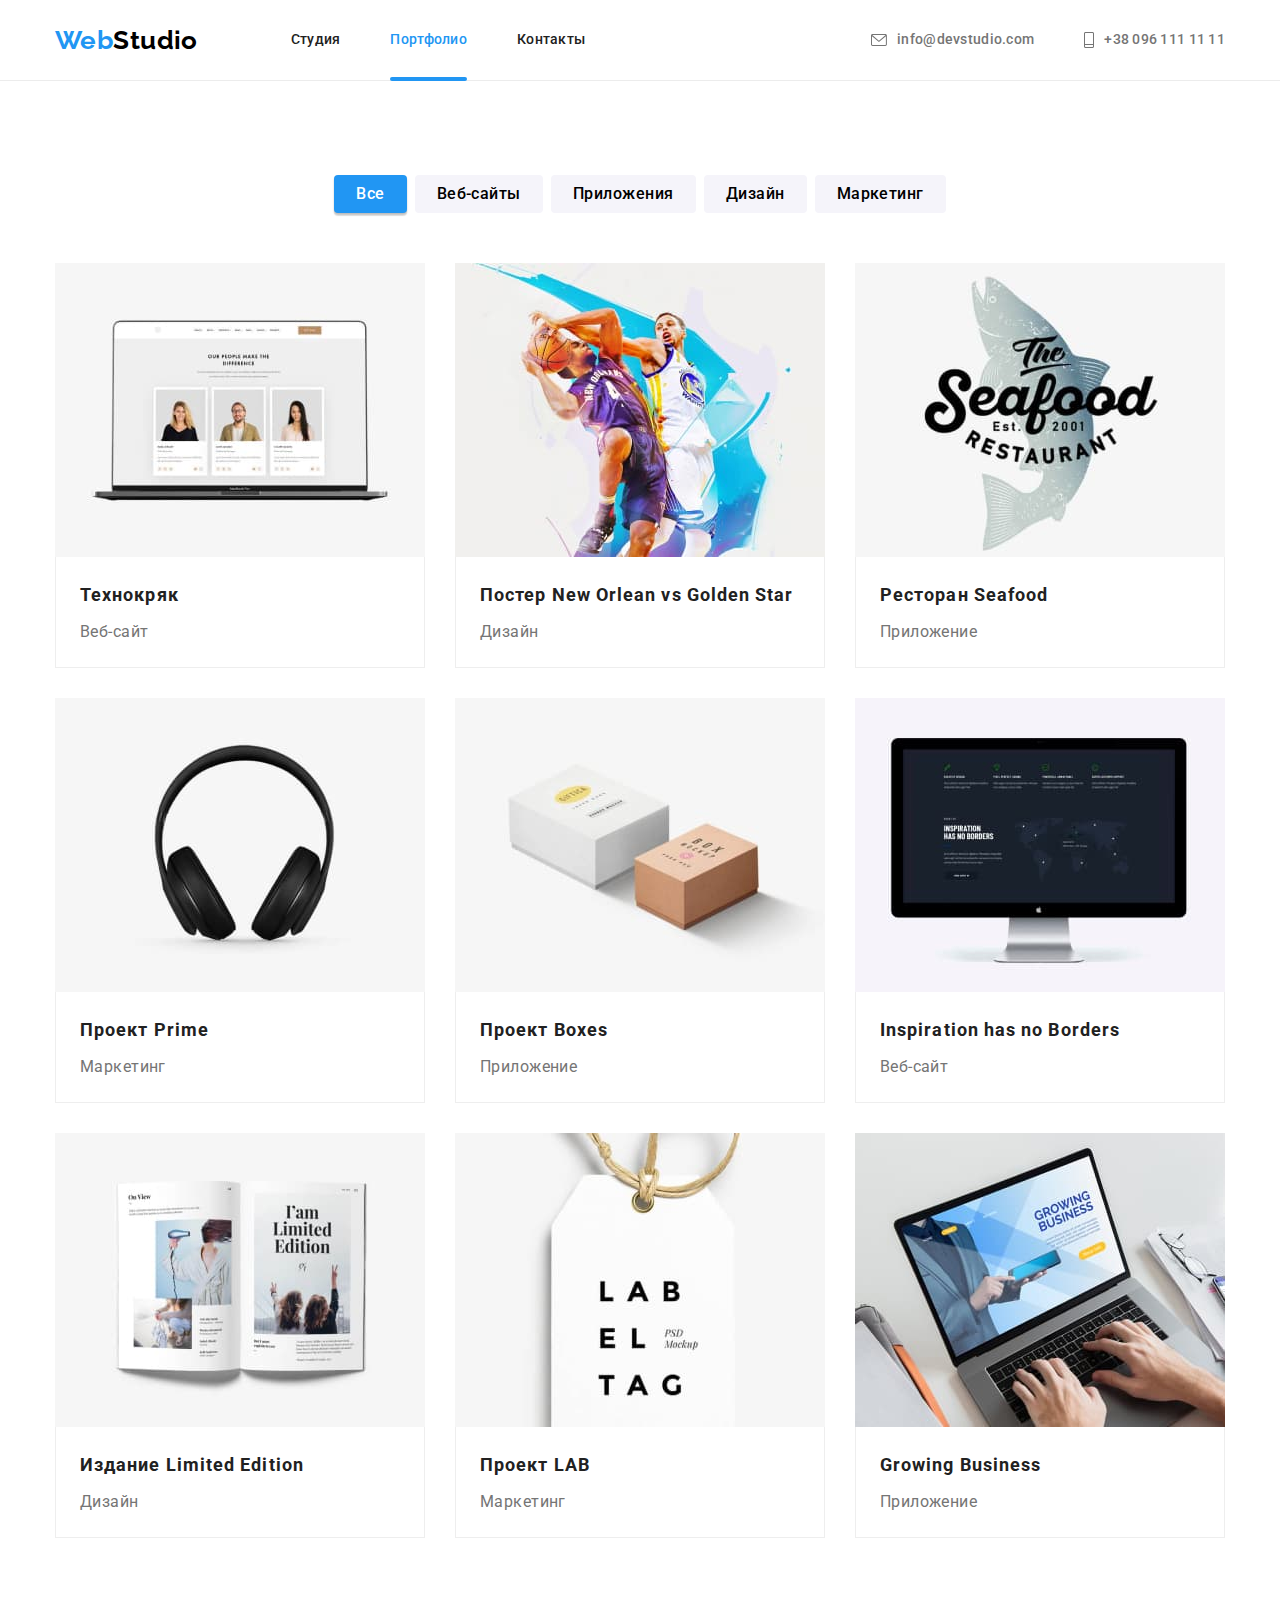
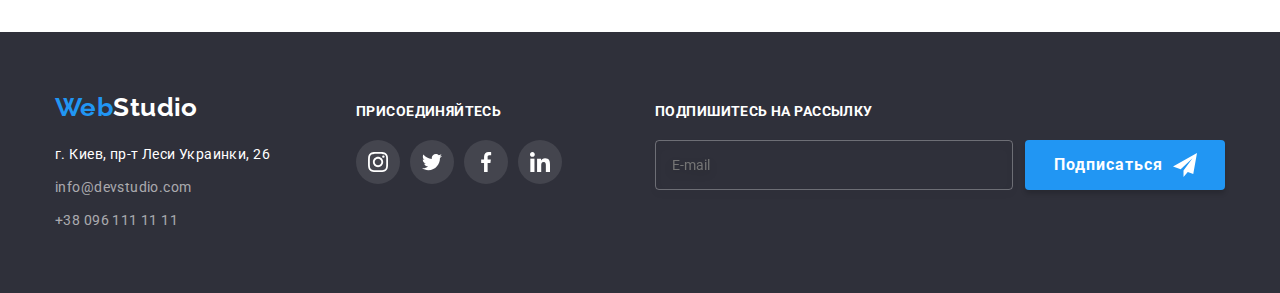
==== portfolio.html @ fc2db404 "first update" ====
<!DOCTYPE html>
<html lang="ru">
  <head>
    <meta charset="UTF-8" />
    <meta http-equiv="X-UA-Compatible" content="IE=edge" />
    <meta name="viewport" content="width=device-width, initial-scale=1.0" />
    <title>Портфолио</title>
    <link rel="preconnect" href="https://fonts.googleapis.com" />
    <link rel="preconnect" href="https://fonts.gstatic.com" crossorigin />
    <link
      href="https://fonts.googleapis.com/css2?family=Raleway:wght@700&family=Roboto:wght@400;500;700;900&display=swap"
      rel="stylesheet"
    />
    <link
      rel="stylesheet"
      href="https://cdnjs.cloudflare.com/ajax/libs/modern-normalize/1.1.0/modern-normalize.min.css"
    />
    <link rel="stylesheet" href="./css/styles.css" />
  </head>
  <body>
    <!--Header-->
    <header class="header">
      <div class="container header-box">
        <a href="./index.html" class="header-logo-studio link" lang="en">
          <span class="header-logo-web">Web</span>Studio
        </a>
        <nav class="header-nav">
          <ul class="header-menu list">
            <li class="item">
              <a href="./index.html" class="link">Студия</a>
            </li>
            <li class="item">
              <a href="./portfolio.html" class="link current">Портфолио</a>
            </li>
            <li class="item"><a href="" class="link">Контакты</a></li>
          </ul>
        </nav>
        <ul class="header-contacts list">
          <li class="item">
            <a href="mailto:info@devstudio.com" class="link" lang="en">
              <svg class="header-icon" width="16" height="12">
                <use href="./images/icons.svg#icon-mail"></use>
              </svg>
              info@devstudio.com</a
            >
          </li>
          <li class="item">
            <a href="tel:+380961111111" class="link">
              <svg class="header-icon" width="10" height="16">
                <use href="./images/icons.svg#icon-smartphone"></use>
              </svg>
              +38 096 111 11 11</a
            >
          </li>
        </ul>
      </div>
    </header>
    <main>
      <!--Portfolio-Filters-->
      <section class="portfolio-projects">
        <div class="container">
          <h1 class="visually-hidden">Наши проэкты</h1>
          <ul class="portfolio-projects-filters-list list">
            <li class="item">
              <button type="button" class="button-filters current-filter">
                Все
              </button>
            </li>
            <li class="item">
              <button type="button" class="button-filters">Веб-сайты</button>
            </li>
            <li class="item">
              <button type="button" class="button-filters">Приложения</button>
            </li>
            <li class="item">
              <button type="button" class="button-filters">Дизайн</button>
            </li>
            <li class="item">
              <button type="button" class="button-filters">Маркетинг</button>
            </li>
          </ul>
          <!--Portfolio-Projects-->
          <ul class="portfolio-projects-list list">
            <li class="item">
              <a href="./index.html" class="link">
                <div class="projects-part1">
                  <img
                    src="./images/Technokryak.jpg"
                    alt="Технокряк"
                    width="370"
                    height="294"
                  />
                  <p class="projects-cover-text">
                    Ресурс предлагает комплексные предложения с разным уровнем
                    функционала и сервисов. Все это позволит посетителю получить
                    исчерпывающие сведения о компании или частном лице.
                  </p>
                </div>
                <div class="projects-part2">
                  <h2 class="portfolio-projects-title">Технокряк</h2>
                  <p class="portfolio-projects-type">Веб-сайт</p>
                </div>
              </a>
            </li>
            <li class="item">
              <a href="./index.html" class="link">
                <div class="projects-part1">
                  <img
                    src="./images/Poster.jpg"
                    alt="Постер New Orlean vs Golden Star"
                    width="370"
                    height="294"
                  />
                  <p class="projects-cover-text">
                    Ресурс предлагает комплексные предложения с разным уровнем
                    функционала и сервисов. Все это позволит посетителю получить
                    исчерпывающие сведения о компании или частном лице.
                  </p>
                </div>
                <div class="projects-part2">
                  <h2 class="portfolio-projects-title">
                    Постер New Orlean vs Golden Star
                  </h2>
                  <p class="portfolio-projects-type">Дизайн</p>
                </div>
              </a>
            </li>
            <li class="item">
              <a href="./index.html" class="link">
                <div class="projects-part1">
                  <img
                    src="./images/Seafood.jpg"
                    alt="Ресторан Seafood"
                    width="370"
                    height="294"
                  />
                  <p class="projects-cover-text">
                    Ресурс предлагает комплексные предложения с разным уровнем
                    функционала и сервисов. Все это позволит посетителю получить
                    исчерпывающие сведения о компании или частном лице.
                  </p>
                </div>
                <div class="projects-part2">
                  <h2 class="portfolio-projects-title">Ресторан Seafood</h2>
                  <p class="portfolio-projects-type">Приложение</p>
                </div>
              </a>
            </li>
            <li class="item">
              <a href="./index.html" class="link">
                <div class="projects-part1">
                  <img
                    src="./images/Prime.jpg"
                    alt="Проект Prime"
                    width="370"
                    height="294"
                  />
                  <p class="projects-cover-text">
                    Ресурс предлагает комплексные предложения с разным уровнем
                    функционала и сервисов. Все это позволит посетителю получить
                    исчерпывающие сведения о компании или частном лице.
                  </p>
                </div>
                <div class="projects-part2">
                  <h2 class="portfolio-projects-title">Проект Prime</h2>
                  <p class="portfolio-projects-type">Маркетинг</p>
                </div>
              </a>
            </li>
            <li class="item">
              <a href="./index.html" class="link">
                <div class="projects-part1">
                  <img
                    src="./images/Boxes.jpg"
                    alt="Проект Boxes"
                    width="370"
                    height="294"
                  />
                  <p class="projects-cover-text">
                    Ресурс предлагает комплексные предложения с разным уровнем
                    функционала и сервисов. Все это позволит посетителю получить
                    исчерпывающие сведения о компании или частном лице.
                  </p>
                </div>
                <div class="projects-part2">
                  <h2 class="portfolio-projects-title">Проект Boxes</h2>
                  <p class="portfolio-projects-type">Приложение</p>
                </div>
              </a>
            </li>
            <li class="item">
              <a href="./index.html" class="link">
                <div class="projects-part1">
                  <img
                    src="./images/Inspiration.jpg"
                    alt="Inspiration has no Borders"
                    width="370"
                    height="294"
                  />
                  <p class="projects-cover-text">
                    Ресурс предлагает комплексные предложения с разным уровнем
                    функционала и сервисов. Все это позволит посетителю получить
                    исчерпывающие сведения о компании или частном лице.
                  </p>
                </div>
                <div class="projects-part2">
                  <h2 class="portfolio-projects-title">
                    Inspiration has no Borders
                  </h2>
                  <p class="portfolio-projects-type">Веб-сайт</p>
                </div>
              </a>
            </li>
            <li class="item">
              <a href="./index.html" class="link">
                <div class="projects-part1">
                  <img
                    src="./images/Limited_Edition.jpg"
                    alt="Издание Limited Edition"
                    width="370"
                    height="294"
                  />
                  <p class="projects-cover-text">
                    Ресурс предлагает комплексные предложения с разным уровнем
                    функционала и сервисов. Все это позволит посетителю получить
                    исчерпывающие сведения о компании или частном лице.
                  </p>
                </div>
                <div class="projects-part2">
                  <h2 class="portfolio-projects-title">
                    Издание Limited Edition
                  </h2>
                  <p class="portfolio-projects-type">Дизайн</p>
                </div>
              </a>
            </li>
            <li class="item">
              <a href="./index.html" class="link">
                <div class="projects-part1">
                  <img
                    src="./images/LAB.jpg"
                    alt="Проект LAB"
                    width="370"
                    height="294"
                  />
                  <p class="projects-cover-text">
                    Ресурс предлагает комплексные предложения с разным уровнем
                    функционала и сервисов. Все это позволит посетителю получить
                    исчерпывающие сведения о компании или частном лице.
                  </p>
                </div>
                <div class="projects-part2">
                  <h2 class="portfolio-projects-title">Проект LAB</h2>
                  <p class="portfolio-projects-type">Маркетинг</p>
                </div>
              </a>
            </li>
            <li class="item">
              <a href="./index.html" class="link">
                <div class="projects-part1">
                  <img
                    src="./images/Growing_Business.jpg"
                    alt="Growing Business"
                    width="370"
                    height="294"
                  />
                  <p class="projects-cover-text">
                    Ресурс предлагает комплексные предложения с разным уровнем
                    функционала и сервисов. Все это позволит посетителю получить
                    исчерпывающие сведения о компании или частном лице.
                  </p>
                </div>
                <div class="projects-part2">
                  <h2 class="portfolio-projects-title">Growing Business</h2>
                  <p class="portfolio-projects-type">Приложение</p>
                </div>
              </a>
            </li>
          </ul>
        </div>
      </section>
    </main>
    <!--Footer-->
    <footer class="footer">
      <div class="container footer-boxes">
        <div class="footer-adress-box">
          <a href="./index.html" class="footer-logo-studio link" lang="en">
            <span class="footer-logo-web">Web</span>Studio
          </a>
          <address class="footer-adress">
            <p class="footer-location">г. Киев, пр-т Леси Украинки, 26</p>
            <ul class="footer-contacts list">
              <li class="footer-mail">
                <a href="mailto:info@devstudio.com" class="link" lang="en"
                  >info@devstudio.com</a
                >
              </li>
              <li class="footer-tel">
                <a href="tel:+380961111111" class="link">+38 096 111 11 11</a>
              </li>
            </ul>
          </address>
        </div>
        <div class="footer-soc">
          <p class="footer-join">присоединяйтесь</p>
          <ul class="social-list list">
            <li class="social-item">
              <a href="https://www.instagram.com/" class="social-link link">
                <svg class="footer-social-icon" width="20" height="20">
                  <use href="./images/icons.svg#icon-instagram"></use>
                </svg>
              </a>
            </li>
            <li class="social-item">
              <a href="https://twitter.com/" class="social-link link">
                <svg class="footer-social-icon" width="20" height="20">
                  <use href="./images/icons.svg#icon-twitter"></use>
                </svg>
              </a>
            </li>
            <li class="social-item">
              <a href="https://www.facebook.com/" class="social-link link">
                <svg class="footer-social-icon" width="20" height="20">
                  <use href="./images/icons.svg#icon-facebook"></use>
                </svg>
              </a>
            </li>
            <li class="social-item">
              <a href="https://www.linkedin.com/" class="social-link link">
                <svg class="footer-social-icon" width="20" height="20">
                  <use href="./images/icons.svg#icon-linkedin"></use>
                </svg>
              </a>
            </li>
          </ul>
        </div>
        <div class="footer-subscription">
          <form class="footer-subscription-form">
            <p class="footer-subscription-title">Подпишитесь на рассылку</p>
            <div class="footer-subscription-block">
              <input
                class="footer-subscription-input"
                type="email"
                name="email"
                id="email"
                placeholder="E-mail"
              />
              <button class="footer-subscription-button" type="submit">
                Подписаться
                <svg class="footer-send-icon" width="24" height="24">
                  <use href="./images/icons.svg#icon-icon_send"></use>
                </svg>
              </button>
            </div>
          </form>
        </div>
      </div>
    </footer>
  </body>
</html>
---- css/styles.css ----
/* ------------------------------------------------------------ */
/*                           Rules                              */
/* ------------------------------------------------------------ */
:root {
  --primary-text-color: #212121;
  --secondary-text-color: #757575;
  --accent-color: #2196f3;
  --white-color: #ffffff;
  --logo-black-color: #000000;
  --footer-text-color: rgba(255, 255, 255, 0.6);

  --primary-bg-color: #ffffff;
  --secondary-bg-color: #f5f4fa;
  --tertiary-bg-color: #2f303a;
  --header-border-color: #ececec;
  --projects-border-color: #eeeeee;
  --hero-bg-color: #c4c4c4;

  --button-hover-color: #188ce8;

  --icon-color: #afb1b8;
}

body {
  color: var(--primary-text-color);
  background-color: var(--primary-bg-color);
  font-family: Roboto, sans-serif;
  font-size: 14px;
  letter-spacing: 0.03em;
}

.list {
  list-style: none;
  padding: 0;
  margin: 0;
}

p,
h1,
h2,
h3,
h4,
h5,
h6 {
  margin: 0;
}

img {
  display: block;
}

.link {
  text-decoration: none;
}

.container {
  width: 1200px;
  margin-right: auto;
  margin-left: auto;
  padding-left: 15px;
  padding-right: 15px;
}

.visually-hidden {
  position: absolute;
  width: 1px;
  height: 1px;
  margin: -1px;
  border: 0;
  padding: 0;

  white-space: nowrap;
  clip-path: inset(100%);
  clip: rect(0 0 0 0);
  overflow: hidden;
}

.section {
  padding-top: 94px;
  padding-bottom: 94px;
}

/* ----------------------------logo-----------------------------*/
.header-logo-web,
.footer-logo-web,
.header-logo-studio,
.footer-logo-studio {
  font-family: Raleway, sans-serif;
  font-weight: 700;
  font-size: 26px;
  line-height: 1.19;
}

.header-logo-web,
.footer-logo-web {
  color: var(--accent-color);
}

.header-logo-studio {
  color: var(--logo-black-color);
}

.footer-logo-studio {
  display: inline-block;
  color: var(--white-color);
  margin-bottom: 20px;
}
/* ---------------------------header--------------------------- */
.header {
  border-bottom: 1px solid var(--header-border-color);
}
.header-box {
  display: flex;
  align-items: center;
}

.header-nav {
  margin-left: 93px;
}

.header-menu {
  display: flex;
}

.header-menu .item + .item {
  margin-left: 50px;
}

.header-menu .link.current {
  color: var(--accent-color);
  position: relative;
}

.header-menu .link.current::after {
  display: block;
  content: '';
  width: 100%;
  height: 4px;
  background-color: var(--accent-color);
  border-radius: 2px;
  position: absolute;
  bottom: -1px;
}

.header-menu .link {
  color: var(--primary-text-color);
  display: block;
  padding-top: 32px;
  padding-bottom: 32px;
  transition-property: color;
  transition-duration: 250ms;
  transition-timing-function: cubic-bezier(0.4, 0, 0.2, 1);
}

.header-contacts {
  display: flex;
  margin-left: auto;
}

.header-contacts .item + .item {
  margin-left: 50px;
}

.header-contacts .link {
  color: var(--secondary-text-color);
  padding-top: 32px;
  padding-bottom: 32px;
  transition-property: color;
  transition-duration: 250ms;
  transition-timing-function: cubic-bezier(0.4, 0, 0.2, 1);
}

.header-menu .link,
.header-contacts .link {
  font-weight: 500;
  line-height: 1.14;
  letter-spacing: 0.02em;
}

.header-menu .link:hover,
.header-menu .link:focus,
.header-contacts .link:hover,
.header-contacts .link:focus,
.footer-contacts .link:hover,
.footer-contacts .link:focus {
  color: var(--accent-color);
}

.header-icon {
  margin-right: 10px;
  fill: currentColor;
}
.header-contacts .item .link {
  display: flex;
  align-items: center;
}

/* --------------------------footer---------------------------- */

.footer {
  background-color: var(--tertiary-bg-color);
  padding-top: 60px;
  padding-bottom: 60px;
}

.footer-adress-box {
  width: 231px;
}

.footer-adress {
  font-style: normal;
  line-height: 1.71;
}

.footer-location {
  color: var(--white-color);
  margin-top: 0;
  margin-bottom: 9px;
}

.footer-mail {
  margin-bottom: 9px;
}

.footer-contacts .link {
  color: var(--footer-text-color);
  transition-property: color;
  transition-duration: 250ms;
  transition-timing-function: cubic-bezier(0.4, 0, 0.2, 1);
}

.footer-boxes {
  display: flex;
  align-items: baseline;
}

.footer-soc {
  margin-left: 70px;
}

.footer-join {
  font-weight: 700;
  line-height: 1.14;
  text-transform: uppercase;
  color: var(--white-color);
  margin-bottom: 20px;
}

.footer-subscription-form {
  display: flex;
  flex-direction: column;
}

.footer-subscription {
  margin-left: 93px;
}

.footer-subscription-title {
  font-weight: 700;
  line-height: 1.14;
  text-transform: uppercase;
  display: block;
  color: var(--white-color);
  margin-bottom: 20px;
}

.footer-subscription-block {
  display: flex;
}

.footer-subscription-input {
  border: 1px solid rgba(255, 255, 255, 0.3);
  filter: drop-shadow(0px 4px 4px rgba(0, 0, 0, 0.15));
  border-radius: 4px;
  background-color: transparent;
  padding: 15px 0 15px 16px;
  width: 358px;
  color: var(--white-color);
  outline: none;
}

.footer-subscription-button {
  background: var(--accent-color);
  box-shadow: 0px 4px 4px rgba(0, 0, 0, 0.15);
  border-radius: 4px;
  border: none;
  padding: 10px 28px 10px 29px;
  display: flex;
  align-items: center;
  font-style: normal;
  font-weight: 700;
  font-size: 16px;
  line-height: 1.88;
  text-align: center;
  letter-spacing: 0.06em;
  color: var(--white-color);
  margin-left: 12px;
  cursor: pointer;
}

.footer-send-icon {
  margin-left: 10px;
}

/* .footer-subscription-button:hover,
.footer-subscription-button:focus {
  background-color: var(--button-hover-color);
} */
/* .footer-soc-list {
  display: flex;
  justify-content: center;
}

.footer-soc-item + .footer-soc-item {
  margin-left: 10px;
}
.footer-soc-link {
  width: 44px;
  height: 44px;
  border-radius: 50%;
  display: flex;
  align-items: center;
  justify-content: center;
  background-color: rgba(255, 255, 255, 0.1);
  filter: drop-shadow(0px 4px 4px rgba(0, 0, 0, 0.25));
}
.footer-soc-link:hover,
.footer-soc-link:focus {
  background-color: var(--accent-color);
}

.footer-soc-icon {
  fill: var(--primary-bg-color);
} */

/*                         Modal                                */
.backdrop {
  position: fixed;
  top: 0;
  left: 0;
  width: 100%;
  height: 100%;
  background: rgba(0, 0, 0, 0.2);
  transition: visibility, opacity;
  transition-duration: 250ms;
  transition-timing-function: cubic-bezier(0.4, 0, 0.2, 1);
}

.backdrop.is-hidden {
  opacity: 0;
  pointer-events: none;
  visibility: hidden;
}

.backdrop.is-hidden .modal {
  transform: translate(-50%, -50%) scale(0.1);
}

.modal {
  position: absolute;
  top: 50%;
  left: 50%;
  transform: translate(-50%, -50%) scale(1);

  width: 528px;

  padding: 40px;

  background-color: var(--primary-bg-color);
  box-shadow: 0px 1px 3px rgba(0, 0, 0, 0.12), 0px 1px 1px rgba(0, 0, 0, 0.14),
    0px 2px 1px rgba(0, 0, 0, 0.2);
  border-radius: 4px;
  transition-property: transform;
  transition-duration: 250ms;
  transition-timing-function: cubic-bezier(0.4, 0, 0.2, 1);
}

.modal-button {
  position: absolute;
  top: 8px;
  right: 8px;

  width: 30px;
  height: 30px;

  display: flex;
  justify-content: center;
  align-items: center;

  background-color: var(--primary-bg-color);
  border-radius: 50%;
  border: 1px solid rgba(0, 0, 0, 0.1);
}

.close-icon {
  fill: var(--logo-black-color);
}

.close-icon {
  transition-property: fill;
  transition-duration: 250ms;
  transition-timing-function: cubic-bezier(0.4, 0, 0.2, 1);
}

.modal-button:hover .close-icon,
.modal-button:focus .close-icon {
  fill: var(--button-hover-color);
}

.modal-title {
  font-weight: 700;
  font-size: 20px;
  line-height: 1.15;
  text-align: center;
  color: var(--primary-text-color);

  margin-bottom: 12px;
}

.form-field-label {
  margin-bottom: 4px;
  font-size: 12px;
  line-height: 1.17;
  letter-spacing: 0.01em;
  display: block;
  color: var(--secondary-text-color);
}

.form-field {
  display: flex;
  flex-direction: column;
  position: relative;
  margin-bottom: 10px;
}

.form-field-input {
  height: 40px;
  width: 100%;
  padding-left: 42px;
  border: 1px solid rgba(33, 33, 33, 0.2);
  border-radius: 4px;
  outline: none;
  transition-property: border-color;
  transition-duration: 250ms;
  transition-timing-function: cubic-bezier(0.4, 0, 0.2, 1);
}

.form-icon {
  display: inline-block;
  position: absolute;
  top: 11px;
  left: 12px;
  transition-property: fill;
  transition-duration: 250ms;
  transition-timing-function: cubic-bezier(0.4, 0, 0.2, 1);
}

.form-field-input:focus {
  border-color: var(--accent-color);
}

.form-field-input:focus + .form-icon {
  fill: var(--accent-color);
}

.form-comment:focus {
  border-color: var(--accent-color);
}

.form-comment {
  width: 100%;
  height: 120px;
  resize: none;
  padding: 12px 16px;
  border: 1px solid rgba(33, 33, 33, 0.2);
  border-radius: 4px;
  outline: none;
}

.form-field.last {
  margin-bottom: 20px;
}

.form-comment::placeholder {
  font-size: 12px;
  line-height: 1.17;
  letter-spacing: 0.01em;

  color: rgba(117, 117, 117, 0.5);
}

.checkbox {
  display: flex;
  align-items: center;
  justify-content: center;
  margin-bottom: 30px;
}

.checkbox-text {
  display: flex;
  align-items: center;
  justify-content: center;
  cursor: pointer;
}

.checkbox-terms {
  font-size: 14px;
  line-height: 1.72;
  color: var(--secondary-text-color);
}

.terms-link {
  color: var(--accent-color);
}

.form-checkbox {
  appearance: none;
}

.checkbox-icon {
  margin-right: 8px;
  border: 2px solid var(--primary-text-color);
  border-radius: 4px;
}

.form-checkbox:checked + .checkbox-text .checkbox-icon {
  background-color: var(--accent-color);
  border: none;
}

.form-checkbox:focus + .checkbox-text .checkbox-icon {
  border: 2px solid var(--accent-color);
}

.submit-button {
  font-weight: 700;
  font-size: 16px;
  line-height: 1.875;
  text-align: center;
  letter-spacing: 0.06em;
  cursor: pointer;
  color: var(--white-color);
  background-color: var(--accent-color);

  border-radius: 4px;
  box-shadow: 0px 4px 4px rgba(0, 0, 0, 0.15);
  border: none;

  padding: 10px 55px 10px 56px;
  min-width: 200px;
  display: flex;
  margin-left: auto;
  margin-right: auto;
  transition-property: background-color;
  transition-duration: 250ms;
  transition-timing-function: cubic-bezier(0.4, 0, 0.2, 1);
}
.submit-button:hover,
.submit-button:focus {
  background-color: var(--button-hover-color);
}

/* ------------------------------------------------------------ */
/*                       Index Main                             */
/* ------------------------------------------------------------ */
/*                   Index-Section1-Hero                        */
.index-hero {
  text-align: center;
  background-color: var(--hero-bg-color);
  padding-top: 200px;
  padding-bottom: 200px;
}

.index-hero-title {
  width: 696px;
  margin-top: 0;
  margin-right: auto;
  margin-left: auto;
  margin-bottom: 30px;
  color: var(--white-color);
  font-weight: 900;
  font-size: 44px;
  line-height: 1.36;
  letter-spacing: 0.06em;
  text-transform: uppercase;
}

.index-hero-button {
  cursor: pointer;
  color: var(--white-color);
  background-color: var(--accent-color);
  font-weight: 700;
  font-size: 16px;
  line-height: 1.9;
  letter-spacing: 0.06em;
  border: none;
  border-radius: 4px;
  padding: 10px 32px;
  min-width: 200px;
  text-align: center;
  display: inline-block;
}

.index-hero-button {
  transition-property: background-color;
  transition-duration: 250ms;
  transition-timing-function: cubic-bezier(0.4, 0, 0.2, 1);
}

.index-hero-button:hover,
.index-hero-button:focus {
  background-color: var(--button-hover-color);
}

.overlay {
  max-width: 1600px;
  height: 600px;
  margin-left: auto;
  margin-right: auto;
  background-image: linear-gradient(
      rgba(47, 48, 58, 0.4),
      rgba(47, 48, 58, 0.4)
    ),
    url(../images/hero.jpg);
  background-repeat: no-repeat;
  background-position: center;
  background-size: cover;
}
/* ------------------------------------------------------------ */
/*                    Index-Section2-Features                   */
.index-features-list {
  display: flex;
  flex-wrap: wrap;
  justify-content: center;
}

.index-features-list .item {
  width: 270px;
}

.index-features-list .item + .item {
  margin-left: 30px;
}

.index-features-list .index-features-title {
  font-weight: 700;
  line-height: 1.14;
  font-size: 14px;
  text-transform: uppercase;
  margin-top: 0;
  margin-bottom: 10px;
}

.index-features-list .index-features-text {
  color: var(--secondary-text-color);
  line-height: 1.71;
  margin-top: 0;
  margin-bottom: 0;
}

.feature-icon {
  display: flex;
  justify-content: center;
  width: 270px;
  height: 120px;
  background-color: var(--secondary-bg-color);
  border-radius: 4px;
  align-items: center;
  margin-bottom: 30px;
}

/* .index-features-list .item::before {
  display: block;
  content: '';
  height: 120px;
  background-color: var(--secondary-bg-color);
  background-repeat: no-repeat;
  background-position: center;
} */
/* .index-features-list .item:nth-child(1):before {
  background-image: url(../images/antenna.svg);
}
.index-features-list .item:nth-child(2):before {
  background-image: url(../images/clock.svg);
}
.index-features-list .item:nth-child(3):before {
  background-image: url(../images/diagram.svg);
}
.index-features-list .item:nth-child(4):before {
  background-image: url(../images/astronaut.svg);
} */
/* .index-features-list .antenna::before {
  background-image: url(../images/antenna.svg);
}
.index-features-list .clock::before {
  background-image: url(../images/clock.svg);
}

.index-features-list .diagramm::before {
  background-image: url(../images/diagram.svg);
}

.index-features-list .astronaut::before {
  background-image: url(../images/astronaut.svg);
} */
/* ------------------------------------------------------------ */
/*                      Index-Section3-Work                     */
.index-work {
  padding-top: 0;
}

.index-work-list {
  display: flex;
}

.index-work-list .item {
  width: calc((100% - 60px) / 3);
  position: relative;
}

.index-work-list .item + .item {
  margin-left: 30px;
}

.index-work-title {
  color: #212121;
  font-weight: 700;
  font-size: 36px;
  line-height: 1.17;
  text-align: center;
  margin-top: 0;
  margin-bottom: 50px;
}

.index-work-text {
  position: absolute;
  bottom: 0;
  width: 100%;
  background: rgba(47, 48, 58, 0.8);
  padding: 27px 0;
  font-weight: 700;
  line-height: 1.14;
  text-align: center;
  text-transform: uppercase;
  color: var(--white-color);
}
/* ------------------------------------------------------------ */
/*                      Index-Section4-Team                     */
.index-team {
  background-color: var(--secondary-bg-color);
}
.index-team-list {
  display: flex;
}

.index-team-list .item {
  width: 270px;
  border-radius: 0px 0px 4px 4px;
  overflow: hidden;
  box-shadow: 0px 1px 3px rgba(0, 0, 0, 0.12), 0px 1px 1px rgba(0, 0, 0, 0.14),
    0px 2px 1px rgba(0, 0, 0, 0.2);
}

.index-team-list .item + .item {
  margin-left: 30px;
}

.index-team-title {
  color: #212121;
  font-weight: 700;
  font-size: 36px;
  line-height: 1.17;
  text-align: center;
  margin-top: 0;
  margin-bottom: 50px;
}

.index-team-crew {
  font-weight: 500;
  margin-bottom: 10px;
}

.index-team-position {
  color: var(--secondary-text-color);
  margin-bottom: 16px;
}

.index-team-crew,
.index-team-position {
  font-size: 16px;
  line-height: 1.19;
}

.index-team-card {
  text-align: center;
  padding-top: 30px;
  padding-bottom: 30px;
  background-color: var(--primary-bg-color);
}

.social-list {
  display: flex;
  justify-content: center;
}

.social-item + .social-item {
  margin-left: 10px;
}
.social-link {
  width: 44px;
  height: 44px;
  border-radius: 50%;
  display: flex;
  align-items: center;
  justify-content: center;
  transition-property: background-color;
  transition-duration: 250ms;
  transition-timing-function: cubic-bezier(0.4, 0, 0.2, 1);
}
.footer .social-link {
  background-color: rgba(255, 255, 255, 0.1);
}
.footer-social-icon {
  fill: white;
}
.social-link:hover,
.social-link:focus {
  background-color: var(--accent-color);
}
.social-icon {
  fill: var(--icon-color);
}
.social-icon {
  transition-property: fill;
  transition-duration: 250ms;
  transition-timing-function: cubic-bezier(0.4, 0, 0.2, 1);
}

.social-link:hover .social-icon,
.social-link:focus .social-icon {
  fill: var(--primary-bg-color);
}
/* ------------------------------------------------------------ */
/*                     Index-Section5-Clients                   */
.index-client-title {
  font-weight: 700;
  font-size: 36px;
  line-height: 1.17;
  text-align: center;
  color: var(--primary-text-color);
  margin-bottom: 50px;
}
.client-link {
  width: 100%;
  height: 92px;
  display: flex;
  justify-content: center;
  align-items: center;
  border: 1px solid var(--icon-color);
  border-radius: 4px;
}

.client-list {
  display: flex;
  justify-content: center;
  align-items: center;
}
.client-item {
  width: 170px;
}
.client-link {
  transition-property: border-color;
  transition-duration: 250ms;
  transition-timing-function: cubic-bezier(0.4, 0, 0.2, 1);
}
.client-icon {
  transition-property: fill;
  transition-duration: 250ms;
  transition-timing-function: cubic-bezier(0.4, 0, 0.2, 1);
}

.client-item + .client-item {
  margin-left: 30px;
}

.client-icon {
  fill: var(--icon-color);
}

.client-link:hover,
.client-link:focus {
  border: 1px solid var(--accent-color);
}

.client-link:hover .client-icon,
.client-link:focus .client-icon {
  fill: var(--accent-color);
}

/* ------------------------------------------------------------ */
/*                      Portfolio-Main                          */
/* ------------------------------------------------------------ */
/*                     Portfolio-Filters                        */
.button-filters {
  cursor: pointer;
  background-color: var(--secondary-bg-color);
  font-weight: 500;
  font-size: 16px;
  line-height: 1.63;
  letter-spacing: 0.03em;
  border: none;
  border-radius: 4px;
  padding: 6px 22px;
  display: inline-block;
  text-align: center;
  transition-property: background-color, color, box-shadow;
  transition-duration: 250ms;
  transition-timing-function: cubic-bezier(0.4, 0, 0.2, 1);
}

.button-filters:hover,
.button-filters:focus,
.current-filter {
  color: var(--white-color);
  background-color: var(--accent-color);
  box-shadow: 0px 3px 1px rgba(0, 0, 0, 0.1), 0px 1px 2px rgba(0, 0, 0, 0.08),
    0px 2px 2px rgba(0, 0, 0, 0.12);
}

.portfolio-projects-filters-list {
  margin-bottom: 50px;
  display: flex;
  flex-wrap: wrap;
  justify-content: center;
}
.portfolio-projects-filters-list .item + .item {
  margin-left: 8px;
}

/* ------------------------------------------------------------ */
/*                   Portfolio-Projects                         */
.portfolio-projects {
  padding-top: 94px;
  padding-bottom: 94px;
}
.portfolio-projects-list {
  display: flex;
  flex-wrap: wrap;
}

.portfolio-projects-title {
  margin-bottom: 4px;
}
.portfolio-projects-list .item {
  width: calc((100% - 60px) / 3);
  margin-right: 30px;
  margin-bottom: 30px;
}

.portfolio-projects-list .item .link {
  display: block;
  transition-property: box-shadow;
  transition-duration: 250ms;
  transition-timing-function: cubic-bezier(0.4, 0, 0.2, 1);
}
.portfolio-projects-list .item .link:hover,
.portfolio-projects-list .item .link:focus {
  box-shadow: 0px 1px 1px rgba(0, 0, 0, 0.12), 0px 4px 4px rgba(0, 0, 0, 0.06),
    1px 4px 6px rgba(0, 0, 0, 0.16);
}

.projects-cover-text {
  position: absolute;
  top: 0;
  left: 0;
  height: 100%;
  background: rgba(33, 150, 243, 0.9);
  color: var(--white-color);
  font-size: 18px;
  line-height: 1.56;
  padding: 63px 24px;
  transform: translateY(100%);
  transition-property: transform;
  transition-duration: 250ms;
  transition-timing-function: cubic-bezier(0.4, 0, 0.2, 1);
}
.portfolio-projects-list .item:hover .projects-cover-text,
.portfolio-projects-list .item:focus .projects-cover-text {
  transform: translateY(0);
}
.projects-part1 {
  position: relative;
  overflow: hidden;
}
.projects-part2 {
  border: 1px solid var(--projects-border-color);
  border-top: none;
  padding: 20px 24px;
}

.portfolio-projects-list .item:nth-last-child(-n + 3) {
  margin-bottom: 0;
}

.portfolio-projects-list .item:nth-child(3n) {
  margin-right: 0;
}

.portfolio-projects-list .portfolio-projects-title {
  color: var(--primary-text-color);
  font-weight: 700;
  font-size: 18px;
  line-height: 2;
  letter-spacing: 0.06em;
}

.portfolio-projects-list .portfolio-projects-type {
  color: var(--secondary-text-color);
  font-size: 16px;
  line-height: 1.88;
}

/* ------------------------------------------------------------ */
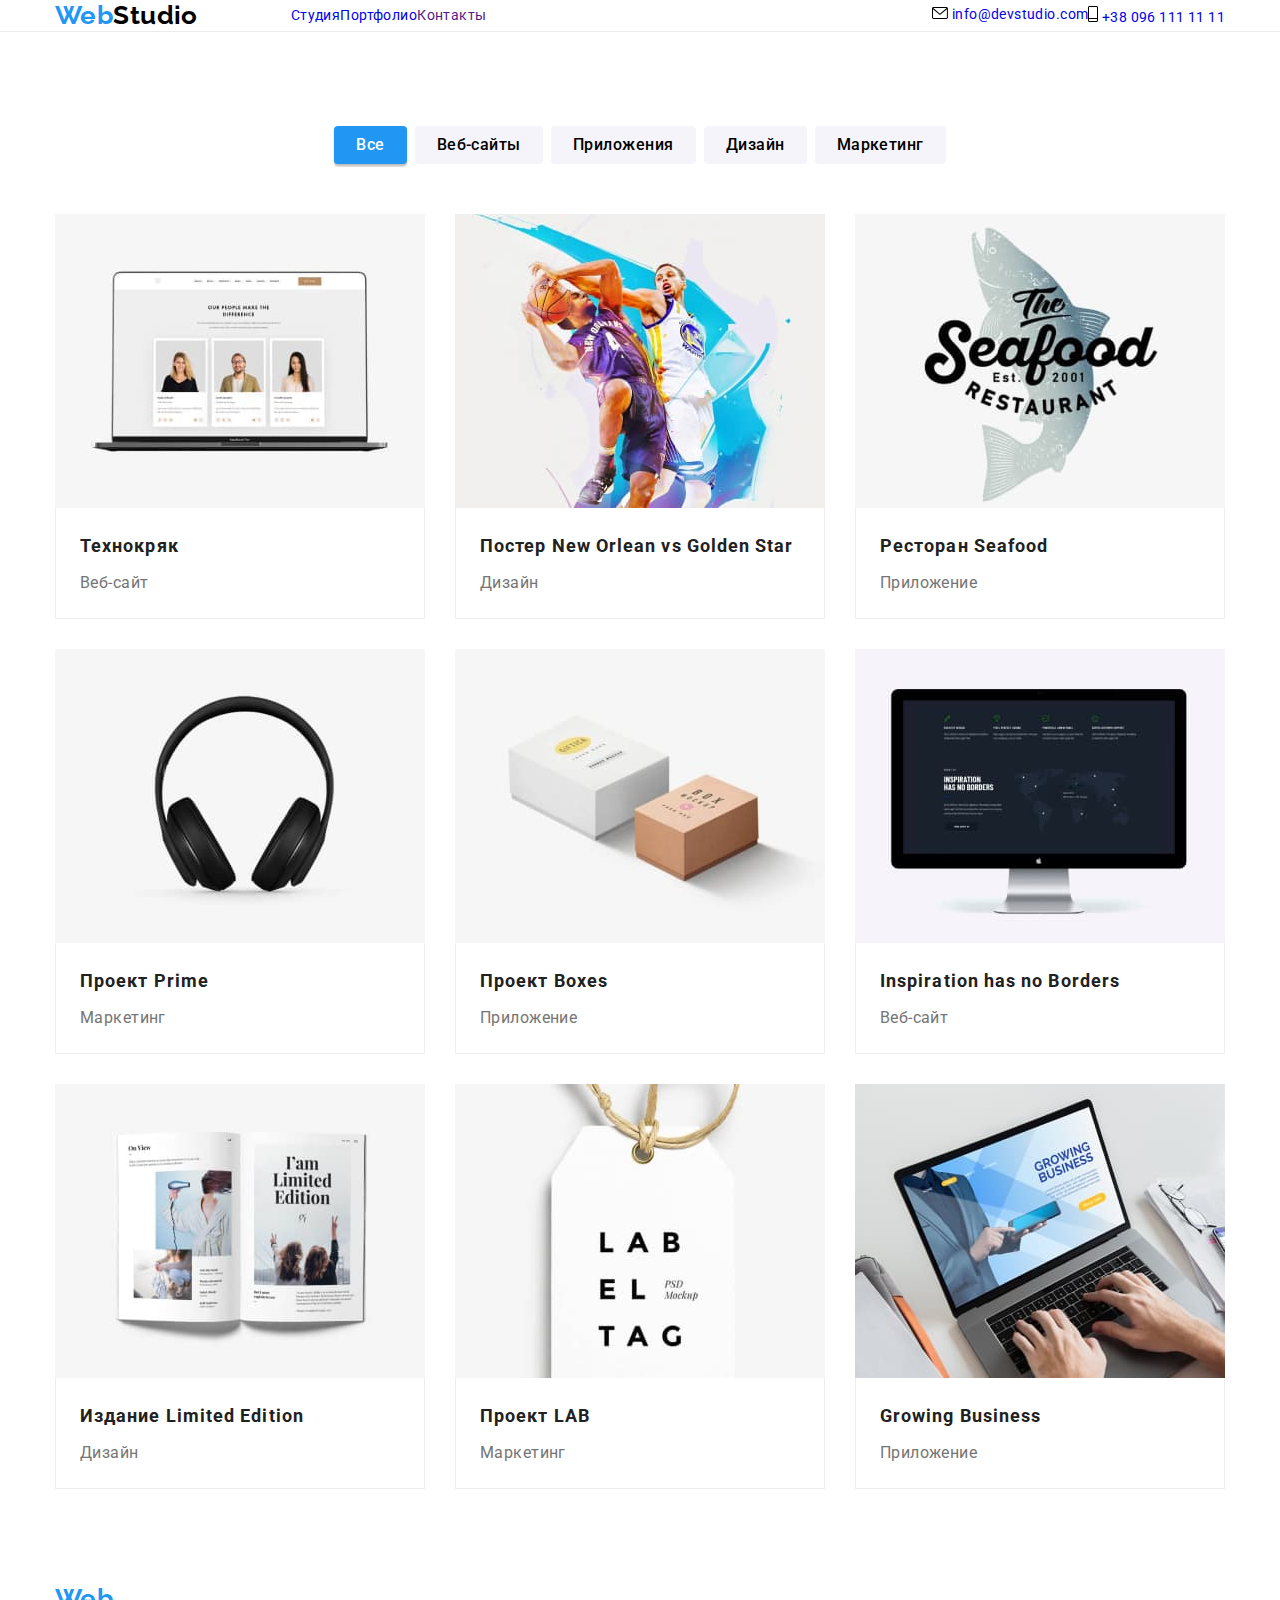
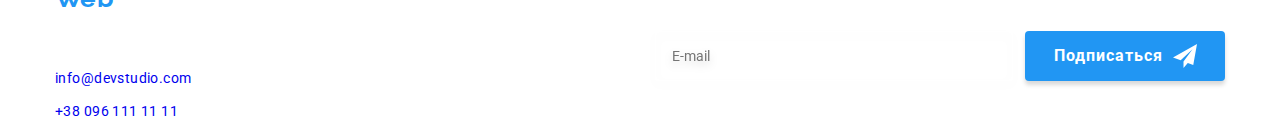
==== commit bb9afc72: "Updated index.html" ====
--- a/portfolio.html
+++ b/portfolio.html
@@ -19,23 +19,23 @@
   </head>
   <body>
     <!--Header-->
-    <header class="header">
-      <div class="container header-box">
-        <a href="./index.html" class="header-logo-studio link" lang="en">
-          <span class="header-logo-web">Web</span>Studio
+    <header class="page-header">
+      <div class="container page-header--display">
+        <a href="./index.html" class="page-header__logo link" lang="en">
+          <span class="page-header__logo--accent">Web</span>Studio
         </a>
-        <nav class="header-nav">
-          <ul class="header-menu list">
+        <nav class="navigation">
+          <ul class="navigation__list list">
             <li class="item">
               <a href="./index.html" class="link">Студия</a>
             </li>
-            <li class="item">
+            <li class="navigation__list">
               <a href="./portfolio.html" class="link current">Портфолио</a>
             </li>
             <li class="item"><a href="" class="link">Контакты</a></li>
           </ul>
         </nav>
-        <ul class="header-contacts list">
+        <ul class="contacts list">
           <li class="item">
             <a href="mailto:info@devstudio.com" class="link" lang="en">
               <svg class="header-icon" width="16" height="12">
@@ -282,72 +282,72 @@
     </main>
     <!--Footer-->
     <footer class="footer">
-      <div class="container footer-boxes">
-        <div class="footer-adress-box">
-          <a href="./index.html" class="footer-logo-studio link" lang="en">
-            <span class="footer-logo-web">Web</span>Studio
+      <div class="container page-footer--display">
+        <div class="page-footer--wrapper">
+          <a href="./index.html" class="page-footer__logo link" lang="en">
+            <span class="page-footer__logo--accent">Web</span>Studio
           </a>
-          <address class="footer-adress">
-            <p class="footer-location">г. Киев, пр-т Леси Украинки, 26</p>
-            <ul class="footer-contacts list">
-              <li class="footer-mail">
+          <address class="address">
+            <p class="address__text">г. Киев, пр-т Леси Украинки, 26</p>
+            <ul class="address__list list">
+              <li class="address__item">
                 <a href="mailto:info@devstudio.com" class="link" lang="en"
                   >info@devstudio.com</a
                 >
               </li>
-              <li class="footer-tel">
+              <li class="address__item">
                 <a href="tel:+380961111111" class="link">+38 096 111 11 11</a>
               </li>
             </ul>
           </address>
         </div>
-        <div class="footer-soc">
-          <p class="footer-join">присоединяйтесь</p>
-          <ul class="social-list list">
-            <li class="social-item">
-              <a href="https://www.instagram.com/" class="social-link link">
-                <svg class="footer-social-icon" width="20" height="20">
+        <div class="follow">
+          <p class="follow__title">присоединяйтесь</p>
+          <ul class="social list">
+            <li class="social__item">
+              <a href="https://www.instagram.com/" class="social__link link">
+                <svg class="footer-social__icon" width="20" height="20">
                   <use href="./images/icons.svg#icon-instagram"></use>
                 </svg>
               </a>
             </li>
-            <li class="social-item">
-              <a href="https://twitter.com/" class="social-link link">
-                <svg class="footer-social-icon" width="20" height="20">
+            <li class="social__item">
+              <a href="https://twitter.com/" class="social__link link">
+                <svg class="footer-social__icon" width="20" height="20">
                   <use href="./images/icons.svg#icon-twitter"></use>
                 </svg>
               </a>
             </li>
-            <li class="social-item">
-              <a href="https://www.facebook.com/" class="social-link link">
-                <svg class="footer-social-icon" width="20" height="20">
+            <li class="social__item">
+              <a href="https://www.facebook.com/" class="social__link link">
+                <svg class="footer-social__icon" width="20" height="20">
                   <use href="./images/icons.svg#icon-facebook"></use>
                 </svg>
               </a>
             </li>
-            <li class="social-item">
-              <a href="https://www.linkedin.com/" class="social-link link">
-                <svg class="footer-social-icon" width="20" height="20">
+            <li class="social__item">
+              <a href="https://www.linkedin.com/" class="social__link link">
+                <svg class="footer-social__icon" width="20" height="20">
                   <use href="./images/icons.svg#icon-linkedin"></use>
                 </svg>
               </a>
             </li>
           </ul>
         </div>
-        <div class="footer-subscription">
-          <form class="footer-subscription-form">
-            <p class="footer-subscription-title">Подпишитесь на рассылку</p>
-            <div class="footer-subscription-block">
+        <div class="subscription">
+          <form class="subscription__form">
+            <p class="subscription__title">Подпишитесь на рассылку</p>
+            <div class="subscription__wrapper">
               <input
-                class="footer-subscription-input"
+                class="subscription__input"
                 type="email"
                 name="email"
                 id="email"
                 placeholder="E-mail"
               />
-              <button class="footer-subscription-button" type="submit">
+              <button class="subscription__btn" type="submit">
                 Подписаться
-                <svg class="footer-send-icon" width="24" height="24">
+                <svg class="subscription__icon" width="24" height="24">
                   <use href="./images/icons.svg#icon-icon_send"></use>
                 </svg>
               </button>
--- a/css/styles.css
+++ b/css/styles.css
@@ -81,57 +81,57 @@
 }
 
 /* ----------------------------logo-----------------------------*/
-.header-logo-web,
-.footer-logo-web,
-.header-logo-studio,
-.footer-logo-studio {
+.page-header__logo--accent,
+.page-footer__logo--accent,
+.page-header__logo,
+.page-footer__logo {
   font-family: Raleway, sans-serif;
   font-weight: 700;
   font-size: 26px;
   line-height: 1.19;
 }
 
-.header-logo-web,
-.footer-logo-web {
+.page-header__logo--accent,
+.page-footer__logo--accent {
   color: var(--accent-color);
 }
 
-.header-logo-studio {
+.page-header__logo {
   color: var(--logo-black-color);
 }
 
-.footer-logo-studio {
+.page-footer__logo {
   display: inline-block;
   color: var(--white-color);
   margin-bottom: 20px;
 }
 /* ---------------------------header--------------------------- */
-.header {
+.page-header {
   border-bottom: 1px solid var(--header-border-color);
 }
-.header-box {
+.page-header--display {
   display: flex;
   align-items: center;
 }
 
-.header-nav {
+.navigation {
   margin-left: 93px;
 }
 
-.header-menu {
-  display: flex;
-}
-
-.header-menu .item + .item {
+.navigation__list {
+  display: flex;
+}
+
+.navigation__list .navigation__item + .navigation__item {
   margin-left: 50px;
 }
 
-.header-menu .link.current {
+.navigation__list .navigation__link.navigation__item--current {
   color: var(--accent-color);
   position: relative;
 }
 
-.header-menu .link.current::after {
+.navigation__list .navigation__link.navigation__item--current::after {
   display: block;
   content: '';
   width: 100%;
@@ -142,7 +142,7 @@
   bottom: -1px;
 }
 
-.header-menu .link {
+.navigation__list .navigation__link {
   color: var(--primary-text-color);
   display: block;
   padding-top: 32px;
@@ -152,16 +152,16 @@
   transition-timing-function: cubic-bezier(0.4, 0, 0.2, 1);
 }
 
-.header-contacts {
+.contacts {
   display: flex;
   margin-left: auto;
 }
 
-.header-contacts .item + .item {
+.contacts__item + .contacts__item {
   margin-left: 50px;
 }
 
-.header-contacts .link {
+.contacts .contacts__link {
   color: var(--secondary-text-color);
   padding-top: 32px;
   padding-bottom: 32px;
@@ -170,75 +170,75 @@
   transition-timing-function: cubic-bezier(0.4, 0, 0.2, 1);
 }
 
-.header-menu .link,
-.header-contacts .link {
+.navigation__list .contacts__link,
+.contacts .contacts__link {
   font-weight: 500;
   line-height: 1.14;
   letter-spacing: 0.02em;
 }
 
-.header-menu .link:hover,
-.header-menu .link:focus,
-.header-contacts .link:hover,
-.header-contacts .link:focus,
-.footer-contacts .link:hover,
-.footer-contacts .link:focus {
+.navigation__list .navigation__link:hover,
+.navigation__list .navigation__link:focus,
+.contacts .contacts__link:hover,
+.contacts .contacts__link:focus,
+.address__list .contacts__link:hover,
+.address__list .contacts__link:focus {
   color: var(--accent-color);
 }
 
-.header-icon {
+.contacts__icon {
   margin-right: 10px;
   fill: currentColor;
 }
-.header-contacts .item .link {
+.contacts .contacts__item .contacts__link {
   display: flex;
   align-items: center;
 }
 
 /* --------------------------footer---------------------------- */
 
-.footer {
+.page-footer {
   background-color: var(--tertiary-bg-color);
   padding-top: 60px;
   padding-bottom: 60px;
 }
 
-.footer-adress-box {
+.page-footer--wrapper {
   width: 231px;
 }
 
-.footer-adress {
+.address {
   font-style: normal;
   line-height: 1.71;
 }
 
-.footer-location {
+.address__text {
   color: var(--white-color);
   margin-top: 0;
   margin-bottom: 9px;
 }
 
-.footer-mail {
+.address__item {
   margin-bottom: 9px;
 }
 
-.footer-contacts .link {
+.address__list .address__link {
   color: var(--footer-text-color);
   transition-property: color;
   transition-duration: 250ms;
   transition-timing-function: cubic-bezier(0.4, 0, 0.2, 1);
 }
 
-.footer-boxes {
+.page-footer--display {
   display: flex;
   align-items: baseline;
 }
 
-.footer-soc {
+.follow {
   margin-left: 70px;
 }
 
-.footer-join {
+.follow__title {
   font-weight: 700;
   line-height: 1.14;
   text-transform: uppercase;
@@ -246,16 +246,16 @@
   margin-bottom: 20px;
 }
 
-.footer-subscription-form {
+.subscription__form {
   display: flex;
   flex-direction: column;
 }
 
-.footer-subscription {
+.subscription {
   margin-left: 93px;
 }
 
-.footer-subscription-title {
+.subscription__title {
   font-weight: 700;
   line-height: 1.14;
   text-transform: uppercase;
@@ -264,11 +264,11 @@
   margin-bottom: 20px;
 }
 
-.footer-subscription-block {
-  display: flex;
-}
-
-.footer-subscription-input {
+.subscription__wrapper {
+  display: flex;
+}
+
+.subscription__input {
   border: 1px solid rgba(255, 255, 255, 0.3);
   filter: drop-shadow(0px 4px 4px rgba(0, 0, 0, 0.15));
   border-radius: 4px;
@@ -279,7 +279,7 @@
   outline: none;
 }
 
-.footer-subscription-button {
+.subscription__btn {
   background: var(--accent-color);
   box-shadow: 0px 4px 4px rgba(0, 0, 0, 0.15);
   border-radius: 4px;
@@ -298,12 +298,12 @@
   cursor: pointer;
 }
 
-.footer-send-icon {
+.subscription__icon {
   margin-left: 10px;
 }
 
-/* .footer-subscription-button:hover,
-.footer-subscription-button:focus {
+/* .subscription__btn:hover,
+.subscription__btn:focus {
   background-color: var(--button-hover-color);
 } */
 /* .footer-soc-list {
@@ -375,7 +375,7 @@
   transition-timing-function: cubic-bezier(0.4, 0, 0.2, 1);
 }
 
-.modal-button {
+.modal__btn {
   position: absolute;
   top: 8px;
   right: 8px;
@@ -392,22 +392,22 @@
   border: 1px solid rgba(0, 0, 0, 0.1);
 }
 
-.close-icon {
+.modal__icon {
   fill: var(--logo-black-color);
 }
 
-.close-icon {
+.modal__icon {
   transition-property: fill;
   transition-duration: 250ms;
   transition-timing-function: cubic-bezier(0.4, 0, 0.2, 1);
 }
 
-.modal-button:hover .close-icon,
-.modal-button:focus .close-icon {
+.modal__btn:hover .modal__icon,
+.modal__btn:focus .modal__icon {
   fill: var(--button-hover-color);
 }
 
-.modal-title {
+.modal__title {
   font-weight: 700;
   font-size: 20px;
   line-height: 1.15;
@@ -417,7 +417,7 @@
   margin-bottom: 12px;
 }
 
-.form-field-label {
+.field__label {
   margin-bottom: 4px;
   font-size: 12px;
   line-height: 1.17;
@@ -426,14 +426,14 @@
   color: var(--secondary-text-color);
 }
 
-.form-field {
+.field__wrapper {
   display: flex;
   flex-direction: column;
   position: relative;
   margin-bottom: 10px;
 }
 
-.form-field-input {
+.field__input {
   height: 40px;
   width: 100%;
   padding-left: 42px;
@@ -445,7 +445,7 @@
   transition-timing-function: cubic-bezier(0.4, 0, 0.2, 1);
 }
 
-.form-icon {
+.field__icon {
   display: inline-block;
   position: absolute;
   top: 11px;
@@ -455,19 +455,19 @@
   transition-timing-function: cubic-bezier(0.4, 0, 0.2, 1);
 }
 
-.form-field-input:focus {
+.field__input:focus {
   border-color: var(--accent-color);
 }
 
-.form-field-input:focus + .form-icon {
+.field__input:focus + .field__icon {
   fill: var(--accent-color);
 }
 
-.form-comment:focus {
+.field__comment:focus {
   border-color: var(--accent-color);
 }
 
-.form-comment {
+.field__comment {
   width: 100%;
   height: 120px;
   resize: none;
@@ -477,11 +477,11 @@
   outline: none;
 }
 
-.form-field.last {
+.field__wrapper.last {
   margin-bottom: 20px;
 }
 
-.form-comment::placeholder {
+.field__comment::placeholder {
   font-size: 12px;
   line-height: 1.17;
   letter-spacing: 0.01em;
@@ -496,43 +496,43 @@
   margin-bottom: 30px;
 }
 
-.checkbox-text {
+.checkbox__label {
   display: flex;
   align-items: center;
   justify-content: center;
   cursor: pointer;
 }
 
-.checkbox-terms {
+.checkbox__terms {
   font-size: 14px;
   line-height: 1.72;
   color: var(--secondary-text-color);
 }
 
-.terms-link {
+.checkbox__link {
   color: var(--accent-color);
 }
 
-.form-checkbox {
+.checkbox__input {
   appearance: none;
 }
 
-.checkbox-icon {
+.checkbox__icon {
   margin-right: 8px;
   border: 2px solid var(--primary-text-color);
   border-radius: 4px;
 }
 
-.form-checkbox:checked + .checkbox-text .checkbox-icon {
+.checkbox__input:checked + .checkbox__label .checkbox__icon {
   background-color: var(--accent-color);
   border: none;
 }
 
-.form-checkbox:focus + .checkbox-text .checkbox-icon {
+.checkbox__input:focus + .checkbox__label .checkbox__icon {
   border: 2px solid var(--accent-color);
 }
 
-.submit-button {
+.field__btn {
   font-weight: 700;
   font-size: 16px;
   line-height: 1.875;
@@ -555,8 +555,8 @@
   transition-duration: 250ms;
   transition-timing-function: cubic-bezier(0.4, 0, 0.2, 1);
 }
-.submit-button:hover,
-.submit-button:focus {
+.field__btn:hover,
+.field__btn:focus {
   background-color: var(--button-hover-color);
 }
 
@@ -564,14 +564,14 @@
 /*                       Index Main                             */
 /* ------------------------------------------------------------ */
 /*                   Index-Section1-Hero                        */
-.index-hero {
+.hero {
   text-align: center;
   background-color: var(--hero-bg-color);
   padding-top: 200px;
   padding-bottom: 200px;
 }
 
-.index-hero-title {
+.hero__title {
   width: 696px;
   margin-top: 0;
   margin-right: auto;
@@ -585,7 +585,7 @@
   text-transform: uppercase;
 }
 
-.index-hero-button {
+.hero__btn {
   cursor: pointer;
   color: var(--white-color);
   background-color: var(--accent-color);
@@ -601,14 +601,14 @@
   display: inline-block;
 }
 
-.index-hero-button {
+.hero__btn {
   transition-property: background-color;
   transition-duration: 250ms;
   transition-timing-function: cubic-bezier(0.4, 0, 0.2, 1);
 }
 
-.index-hero-button:hover,
-.index-hero-button:focus {
+.hero__btn:hover,
+.hero__btn:focus {
   background-color: var(--button-hover-color);
 }
 
@@ -628,21 +628,21 @@
 }
 /* ------------------------------------------------------------ */
 /*                    Index-Section2-Features                   */
-.index-features-list {
+.features__list {
   display: flex;
   flex-wrap: wrap;
   justify-content: center;
 }
 
-.index-features-list .item {
+.features__list .features__item {
   width: 270px;
 }
 
-.index-features-list .item + .item {
+.features__list .features__item + .features__item {
   margin-left: 30px;
 }
 
-.index-features-list .index-features-title {
+.features__list .features__subtitle {
   font-weight: 700;
   line-height: 1.14;
   font-size: 14px;
@@ -651,14 +651,14 @@
   margin-bottom: 10px;
 }
 
-.index-features-list .index-features-text {
+.features__list .features__text {
   color: var(--secondary-text-color);
   line-height: 1.71;
   margin-top: 0;
   margin-bottom: 0;
 }
 
-.feature-icon {
+.features__wrapper {
   display: flex;
   justify-content: center;
   width: 270px;
@@ -669,7 +669,7 @@
   margin-bottom: 30px;
 }
 
-/* .index-features-list .item::before {
+/* .features__list .item::before {
   display: block;
   content: '';
   height: 120px;
@@ -677,52 +677,52 @@
   background-repeat: no-repeat;
   background-position: center;
 } */
-/* .index-features-list .item:nth-child(1):before {
+/* .features__list .item:nth-child(1):before {
   background-image: url(../images/antenna.svg);
 }
-.index-features-list .item:nth-child(2):before {
+.features__list .item:nth-child(2):before {
   background-image: url(../images/clock.svg);
 }
-.index-features-list .item:nth-child(3):before {
+.features__list .item:nth-child(3):before {
   background-image: url(../images/diagram.svg);
 }
-.index-features-list .item:nth-child(4):before {
+.features__list .item:nth-child(4):before {
   background-image: url(../images/astronaut.svg);
 } */
-/* .index-features-list .antenna::before {
+/* .features__list .antenna::before {
   background-image: url(../images/antenna.svg);
 }
-.index-features-list .clock::before {
+.features__list .clock::before {
   background-image: url(../images/clock.svg);
 }
 
-.index-features-list .diagramm::before {
+.features__list .diagramm::before {
   background-image: url(../images/diagram.svg);
 }
 
-.index-features-list .astronaut::before {
+.features__list .astronaut::before {
   background-image: url(../images/astronaut.svg);
 } */
 /* ------------------------------------------------------------ */
 /*                      Index-Section3-Work                     */
-.index-work {
+.work {
   padding-top: 0;
 }
 
-.index-work-list {
-  display: flex;
-}
-
-.index-work-list .item {
+.work__list {
+  display: flex;
+}
+
+.work__list .work__item {
   width: calc((100% - 60px) / 3);
   position: relative;
 }
 
-.index-work-list .item + .item {
+.work__list .work__item + .work__item {
   margin-left: 30px;
 }
 
-.index-work-title {
+.work__title {
   color: #212121;
   font-weight: 700;
   font-size: 36px;
@@ -732,7 +732,7 @@
   margin-bottom: 50px;
 }
 
-.index-work-text {
+.work__text {
   position: absolute;
   bottom: 0;
   width: 100%;
@@ -746,14 +746,14 @@
 }
 /* ------------------------------------------------------------ */
 /*                      Index-Section4-Team                     */
-.index-team {
+.team {
   background-color: var(--secondary-bg-color);
 }
-.index-team-list {
-  display: flex;
-}
-
-.index-team-list .item {
+.team__list {
+  display: flex;
+}
+
+.team__list .team__item {
   width: 270px;
   border-radius: 0px 0px 4px 4px;
   overflow: hidden;
@@ -761,11 +761,11 @@
     0px 2px 1px rgba(0, 0, 0, 0.2);
 }
 
-.index-team-list .item + .item {
+.team__list .team__item + .team__item {
   margin-left: 30px;
 }
 
-.index-team-title {
+.team__title {
   color: #212121;
   font-weight: 700;
   font-size: 36px;
@@ -775,38 +775,38 @@
   margin-bottom: 50px;
 }
 
-.index-team-crew {
+.team__subtitle {
   font-weight: 500;
   margin-bottom: 10px;
 }
 
-.index-team-position {
+.team__text {
   color: var(--secondary-text-color);
   margin-bottom: 16px;
 }
 
-.index-team-crew,
-.index-team-position {
+.team__subtitle,
+.team__text {
   font-size: 16px;
   line-height: 1.19;
 }
 
-.index-team-card {
+.team__wrapper {
   text-align: center;
   padding-top: 30px;
   padding-bottom: 30px;
   background-color: var(--primary-bg-color);
 }
 
-.social-list {
-  display: flex;
-  justify-content: center;
-}
-
-.social-item + .social-item {
+.social {
+  display: flex;
+  justify-content: center;
+}
+
+.social__item + .social__item {
   margin-left: 10px;
 }
-.social-link {
+.social__link {
   width: 44px;
   height: 44px;
   border-radius: 50%;
@@ -817,32 +817,32 @@
   transition-duration: 250ms;
   transition-timing-function: cubic-bezier(0.4, 0, 0.2, 1);
 }
-.footer .social-link {
+.footer .social__link {
   background-color: rgba(255, 255, 255, 0.1);
 }
-.footer-social-icon {
+.footer-social__icon {
   fill: white;
 }
-.social-link:hover,
-.social-link:focus {
+.social__link:hover,
+.social__link:focus {
   background-color: var(--accent-color);
 }
-.social-icon {
+.social__icon {
   fill: var(--icon-color);
 }
-.social-icon {
+.social__icon {
   transition-property: fill;
   transition-duration: 250ms;
   transition-timing-function: cubic-bezier(0.4, 0, 0.2, 1);
 }
 
-.social-link:hover .social-icon,
-.social-link:focus .social-icon {
+.social__link:hover .social__icon,
+.social__link:focus .social__icon {
   fill: var(--primary-bg-color);
 }
 /* ------------------------------------------------------------ */
 /*                     Index-Section5-Clients                   */
-.index-client-title {
+.clients__title {
   font-weight: 700;
   font-size: 36px;
   line-height: 1.17;
@@ -850,7 +850,7 @@
   color: var(--primary-text-color);
   margin-bottom: 50px;
 }
-.client-link {
+.clients__link {
   width: 100%;
   height: 92px;
   display: flex;
@@ -860,40 +860,40 @@
   border-radius: 4px;
 }
 
-.client-list {
+.clients__list {
   display: flex;
   justify-content: center;
   align-items: center;
 }
-.client-item {
+.clients__item {
   width: 170px;
 }
-.client-link {
+.clients__link {
   transition-property: border-color;
   transition-duration: 250ms;
   transition-timing-function: cubic-bezier(0.4, 0, 0.2, 1);
 }
-.client-icon {
+.clients__icon {
   transition-property: fill;
   transition-duration: 250ms;
   transition-timing-function: cubic-bezier(0.4, 0, 0.2, 1);
 }
 
-.client-item + .client-item {
+.clients__item + .clients__item {
   margin-left: 30px;
 }
 
-.client-icon {
+.clients__icon {
   fill: var(--icon-color);
 }
 
-.client-link:hover,
-.client-link:focus {
+.clients__link:hover,
+.clients__link:focus {
   border: 1px solid var(--accent-color);
 }
 
-.client-link:hover .client-icon,
-.client-link:focus .client-icon {
+.clients__link:hover .clients__icon,
+.clients__link:focus .clients__icon {
   fill: var(--accent-color);
 }
 
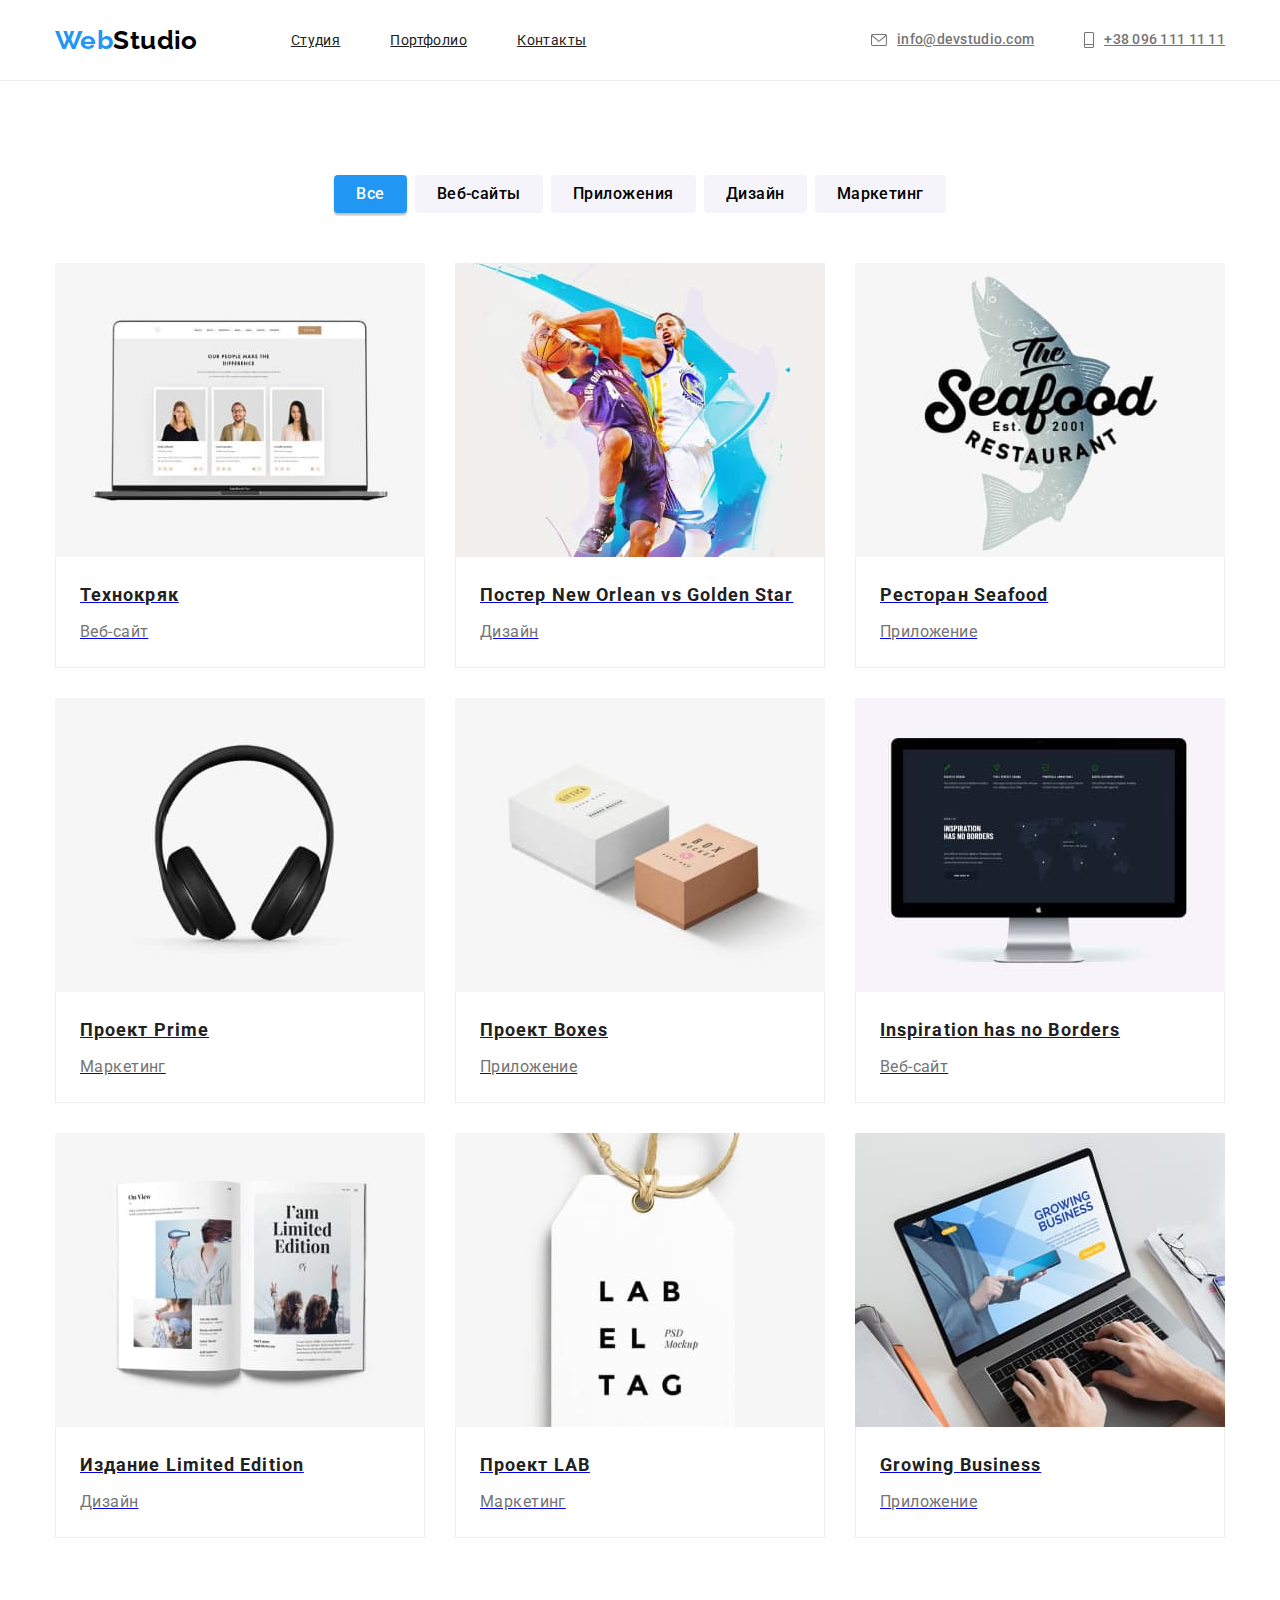
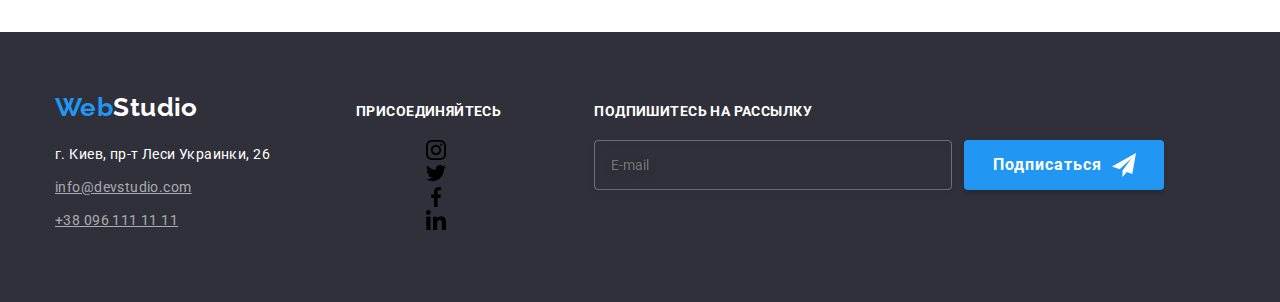
==== commit 1a208a9e: "Updated portfolio.html" ====
--- a/portfolio.html
+++ b/portfolio.html
@@ -26,27 +26,33 @@
         </a>
         <nav class="navigation">
           <ul class="navigation__list list">
-            <li class="item">
-              <a href="./index.html" class="link">Студия</a>
-            </li>
-            <li class="navigation__list">
-              <a href="./portfolio.html" class="link current">Портфолио</a>
-            </li>
-            <li class="item"><a href="" class="link">Контакты</a></li>
+            <li class="navigation__item">
+              <a href="./index.html" class="navigation__link">Студия</a>
+            </li>
+            <li class="navigation__item navigation__item--current">
+              <a href="./portfolio.html" class="navigation__link">Портфолио</a>
+            </li>
+            <li class="navigation__item">
+              <a href="" class="navigation__link">Контакты</a>
+            </li>
           </ul>
         </nav>
         <ul class="contacts list">
-          <li class="item">
-            <a href="mailto:info@devstudio.com" class="link" lang="en">
-              <svg class="header-icon" width="16" height="12">
+          <li class="contacts__item">
+            <a
+              href="mailto:info@devstudio.com"
+              class="contacts__link"
+              lang="en"
+            >
+              <svg class="contacts__icon" width="16" height="12">
                 <use href="./images/icons.svg#icon-mail"></use>
               </svg>
               info@devstudio.com</a
             >
           </li>
-          <li class="item">
-            <a href="tel:+380961111111" class="link">
-              <svg class="header-icon" width="10" height="16">
+          <li class="contacts__item">
+            <a href="tel:+380961111111" class="contacts__link">
+              <svg class="contacts__icon" width="10" height="16">
                 <use href="./images/icons.svg#icon-smartphone"></use>
               </svg>
               +38 096 111 11 11</a
@@ -57,222 +63,227 @@
     </header>
     <main>
       <!--Portfolio-Filters-->
-      <section class="portfolio-projects">
+      <section class="projects">
         <div class="container">
-          <h1 class="visually-hidden">Наши проэкты</h1>
-          <ul class="portfolio-projects-filters-list list">
-            <li class="item">
-              <button type="button" class="button-filters current-filter">
+          <h1 class="projects__title visually-hidden">Наши проэкты</h1>
+          <ul class="filters list">
+            <li class="filters__item">
+              <button type="button" class="filters__btn filters__btn--current">
                 Все
               </button>
             </li>
-            <li class="item">
-              <button type="button" class="button-filters">Веб-сайты</button>
-            </li>
-            <li class="item">
-              <button type="button" class="button-filters">Приложения</button>
-            </li>
-            <li class="item">
-              <button type="button" class="button-filters">Дизайн</button>
-            </li>
-            <li class="item">
-              <button type="button" class="button-filters">Маркетинг</button>
+            <li class="filters__item">
+              <button type="button" class="filters__btn">Веб-сайты</button>
+            </li>
+            <li class="filters__item">
+              <button type="button" class="filters__btn">Приложения</button>
+            </li>
+            <li class="filters__item">
+              <button type="button" class="filters__btn">Дизайн</button>
+            </li>
+            <li class="filters__item">
+              <button type="button" class="filters__btn">Маркетинг</button>
             </li>
           </ul>
           <!--Portfolio-Projects-->
-          <ul class="portfolio-projects-list list">
-            <li class="item">
-              <a href="./index.html" class="link">
-                <div class="projects-part1">
-                  <img
+          <ul class="projects__list list">
+            <li class="projects__item">
+              <a href="./index.html" class="projects__link">
+                <div class="projects__wrapper-first">
+                  <img
+                    class="projects__img"
                     src="./images/Technokryak.jpg"
                     alt="Технокряк"
                     width="370"
                     height="294"
                   />
-                  <p class="projects-cover-text">
-                    Ресурс предлагает комплексные предложения с разным уровнем
-                    функционала и сервисов. Все это позволит посетителю получить
-                    исчерпывающие сведения о компании или частном лице.
-                  </p>
-                </div>
-                <div class="projects-part2">
-                  <h2 class="portfolio-projects-title">Технокряк</h2>
-                  <p class="portfolio-projects-type">Веб-сайт</p>
-                </div>
-              </a>
-            </li>
-            <li class="item">
-              <a href="./index.html" class="link">
-                <div class="projects-part1">
-                  <img
+                  <p class="projects__overlay">
+                    Ресурс предлагает комплексные предложения с разным уровнем
+                    функционала и сервисов. Все это позволит посетителю получить
+                    исчерпывающие сведения о компании или частном лице.
+                  </p>
+                </div>
+                <div class="projects__wrapper-second">
+                  <h2 class="projects__subtitle">Технокряк</h2>
+                  <p class="projects__text">Веб-сайт</p>
+                </div>
+              </a>
+            </li>
+            <li class="projects__item">
+              <a href="./index.html" class="projects__link">
+                <div class="projects__wrapper-first">
+                  <img
+                    class="projects__img"
                     src="./images/Poster.jpg"
                     alt="Постер New Orlean vs Golden Star"
                     width="370"
                     height="294"
                   />
-                  <p class="projects-cover-text">
-                    Ресурс предлагает комплексные предложения с разным уровнем
-                    функционала и сервисов. Все это позволит посетителю получить
-                    исчерпывающие сведения о компании или частном лице.
-                  </p>
-                </div>
-                <div class="projects-part2">
-                  <h2 class="portfolio-projects-title">
+                  <p class="projects__overlay">
+                    Ресурс предлагает комплексные предложения с разным уровнем
+                    функционала и сервисов. Все это позволит посетителю получить
+                    исчерпывающие сведения о компании или частном лице.
+                  </p>
+                </div>
+                <div class="projects__wrapper-second">
+                  <h2 class="projects__subtitle">
                     Постер New Orlean vs Golden Star
                   </h2>
-                  <p class="portfolio-projects-type">Дизайн</p>
-                </div>
-              </a>
-            </li>
-            <li class="item">
-              <a href="./index.html" class="link">
-                <div class="projects-part1">
-                  <img
+                  <p class="projects__text">Дизайн</p>
+                </div>
+              </a>
+            </li>
+            <li class="projects__item">
+              <a href="./index.html" class="projects__link">
+                <div class="projects__wrapper-first">
+                  <img
+                    class="projects__img"
                     src="./images/Seafood.jpg"
                     alt="Ресторан Seafood"
                     width="370"
                     height="294"
                   />
-                  <p class="projects-cover-text">
-                    Ресурс предлагает комплексные предложения с разным уровнем
-                    функционала и сервисов. Все это позволит посетителю получить
-                    исчерпывающие сведения о компании или частном лице.
-                  </p>
-                </div>
-                <div class="projects-part2">
-                  <h2 class="portfolio-projects-title">Ресторан Seafood</h2>
-                  <p class="portfolio-projects-type">Приложение</p>
-                </div>
-              </a>
-            </li>
-            <li class="item">
-              <a href="./index.html" class="link">
-                <div class="projects-part1">
-                  <img
+                  <p class="projects__overlay">
+                    Ресурс предлагает комплексные предложения с разным уровнем
+                    функционала и сервисов. Все это позволит посетителю получить
+                    исчерпывающие сведения о компании или частном лице.
+                  </p>
+                </div>
+                <div class="projects__wrapper-second">
+                  <h2 class="projects__subtitle">Ресторан Seafood</h2>
+                  <p class="projects__text">Приложение</p>
+                </div>
+              </a>
+            </li>
+            <li class="projects__item">
+              <a href="./index.html" class="projects__link">
+                <div class="projects__wrapper-first">
+                  <img
+                    class="projects__img"
                     src="./images/Prime.jpg"
                     alt="Проект Prime"
                     width="370"
                     height="294"
                   />
-                  <p class="projects-cover-text">
-                    Ресурс предлагает комплексные предложения с разным уровнем
-                    функционала и сервисов. Все это позволит посетителю получить
-                    исчерпывающие сведения о компании или частном лице.
-                  </p>
-                </div>
-                <div class="projects-part2">
-                  <h2 class="portfolio-projects-title">Проект Prime</h2>
-                  <p class="portfolio-projects-type">Маркетинг</p>
-                </div>
-              </a>
-            </li>
-            <li class="item">
-              <a href="./index.html" class="link">
-                <div class="projects-part1">
-                  <img
+                  <p class="projects__overlay">
+                    Ресурс предлагает комплексные предложения с разным уровнем
+                    функционала и сервисов. Все это позволит посетителю получить
+                    исчерпывающие сведения о компании или частном лице.
+                  </p>
+                </div>
+                <div class="projects__wrapper-second">
+                  <h2 class="projects__subtitle">Проект Prime</h2>
+                  <p class="projects__text">Маркетинг</p>
+                </div>
+              </a>
+            </li>
+            <li class="projects__item">
+              <a href="./index.html" class="projects__link">
+                <div class="projects__wrapper-first">
+                  <img
+                    class="projects__img"
                     src="./images/Boxes.jpg"
                     alt="Проект Boxes"
                     width="370"
                     height="294"
                   />
-                  <p class="projects-cover-text">
-                    Ресурс предлагает комплексные предложения с разным уровнем
-                    функционала и сервисов. Все это позволит посетителю получить
-                    исчерпывающие сведения о компании или частном лице.
-                  </p>
-                </div>
-                <div class="projects-part2">
-                  <h2 class="portfolio-projects-title">Проект Boxes</h2>
-                  <p class="portfolio-projects-type">Приложение</p>
-                </div>
-              </a>
-            </li>
-            <li class="item">
-              <a href="./index.html" class="link">
-                <div class="projects-part1">
-                  <img
+                  <p class="projects__overlay">
+                    Ресурс предлагает комплексные предложения с разным уровнем
+                    функционала и сервисов. Все это позволит посетителю получить
+                    исчерпывающие сведения о компании или частном лице.
+                  </p>
+                </div>
+                <div class="projects__wrapper-second">
+                  <h2 class="projects__subtitle">Проект Boxes</h2>
+                  <p class="projects__text">Приложение</p>
+                </div>
+              </a>
+            </li>
+            <li class="projects__item">
+              <a href="./index.html" class="projects__link">
+                <div class="projects__wrapper-first">
+                  <img
+                    class="projects__img"
                     src="./images/Inspiration.jpg"
                     alt="Inspiration has no Borders"
                     width="370"
                     height="294"
                   />
-                  <p class="projects-cover-text">
-                    Ресурс предлагает комплексные предложения с разным уровнем
-                    функционала и сервисов. Все это позволит посетителю получить
-                    исчерпывающие сведения о компании или частном лице.
-                  </p>
-                </div>
-                <div class="projects-part2">
-                  <h2 class="portfolio-projects-title">
-                    Inspiration has no Borders
-                  </h2>
-                  <p class="portfolio-projects-type">Веб-сайт</p>
-                </div>
-              </a>
-            </li>
-            <li class="item">
-              <a href="./index.html" class="link">
-                <div class="projects-part1">
-                  <img
+                  <p class="projects__overlay">
+                    Ресурс предлагает комплексные предложения с разным уровнем
+                    функционала и сервисов. Все это позволит посетителю получить
+                    исчерпывающие сведения о компании или частном лице.
+                  </p>
+                </div>
+                <div class="projects__wrapper-second">
+                  <h2 class="projects__subtitle">Inspiration has no Borders</h2>
+                  <p class="projects__text">Веб-сайт</p>
+                </div>
+              </a>
+            </li>
+            <li class="projects__item">
+              <a href="./index.html" class="projects__link">
+                <div class="projects__wrapper-first">
+                  <img
+                    class="projects__img"
                     src="./images/Limited_Edition.jpg"
                     alt="Издание Limited Edition"
                     width="370"
                     height="294"
                   />
-                  <p class="projects-cover-text">
-                    Ресурс предлагает комплексные предложения с разным уровнем
-                    функционала и сервисов. Все это позволит посетителю получить
-                    исчерпывающие сведения о компании или частном лице.
-                  </p>
-                </div>
-                <div class="projects-part2">
-                  <h2 class="portfolio-projects-title">
-                    Издание Limited Edition
-                  </h2>
-                  <p class="portfolio-projects-type">Дизайн</p>
-                </div>
-              </a>
-            </li>
-            <li class="item">
-              <a href="./index.html" class="link">
-                <div class="projects-part1">
-                  <img
+                  <p class="projects__overlay">
+                    Ресурс предлагает комплексные предложения с разным уровнем
+                    функционала и сервисов. Все это позволит посетителю получить
+                    исчерпывающие сведения о компании или частном лице.
+                  </p>
+                </div>
+                <div class="projects__wrapper-second">
+                  <h2 class="projects__subtitle">Издание Limited Edition</h2>
+                  <p class="projects__text">Дизайн</p>
+                </div>
+              </a>
+            </li>
+            <li class="projects__item">
+              <a href="./index.html" class="projects__link">
+                <div class="projects__wrapper-first">
+                  <img
+                    class="projects__img"
                     src="./images/LAB.jpg"
                     alt="Проект LAB"
                     width="370"
                     height="294"
                   />
-                  <p class="projects-cover-text">
-                    Ресурс предлагает комплексные предложения с разным уровнем
-                    функционала и сервисов. Все это позволит посетителю получить
-                    исчерпывающие сведения о компании или частном лице.
-                  </p>
-                </div>
-                <div class="projects-part2">
-                  <h2 class="portfolio-projects-title">Проект LAB</h2>
-                  <p class="portfolio-projects-type">Маркетинг</p>
-                </div>
-              </a>
-            </li>
-            <li class="item">
-              <a href="./index.html" class="link">
-                <div class="projects-part1">
-                  <img
+                  <p class="projects__overlay">
+                    Ресурс предлагает комплексные предложения с разным уровнем
+                    функционала и сервисов. Все это позволит посетителю получить
+                    исчерпывающие сведения о компании или частном лице.
+                  </p>
+                </div>
+                <div class="projects__wrapper-second">
+                  <h2 class="projects__subtitle">Проект LAB</h2>
+                  <p class="projects__text">Маркетинг</p>
+                </div>
+              </a>
+            </li>
+            <li class="projects__item">
+              <a href="./index.html" class="projects__link">
+                <div class="projects__wrapper-first">
+                  <img
+                    class="projects__img"
                     src="./images/Growing_Business.jpg"
                     alt="Growing Business"
                     width="370"
                     height="294"
                   />
-                  <p class="projects-cover-text">
-                    Ресурс предлагает комплексные предложения с разным уровнем
-                    функционала и сервисов. Все это позволит посетителю получить
-                    исчерпывающие сведения о компании или частном лице.
-                  </p>
-                </div>
-                <div class="projects-part2">
-                  <h2 class="portfolio-projects-title">Growing Business</h2>
-                  <p class="portfolio-projects-type">Приложение</p>
+                  <p class="projects__overlay">
+                    Ресурс предлагает комплексные предложения с разным уровнем
+                    функционала и сервисов. Все это позволит посетителю получить
+                    исчерпывающие сведения о компании или частном лице.
+                  </p>
+                </div>
+                <div class="projects__wrapper-second">
+                  <h2 class="projects__subtitle">Growing Business</h2>
+                  <p class="projects__text">Приложение</p>
                 </div>
               </a>
             </li>
@@ -281,7 +292,7 @@
       </section>
     </main>
     <!--Footer-->
-    <footer class="footer">
+    <footer class="page-footer">
       <div class="container page-footer--display">
         <div class="page-footer--wrapper">
           <a href="./index.html" class="page-footer__logo link" lang="en">
@@ -291,43 +302,48 @@
             <p class="address__text">г. Киев, пр-т Леси Украинки, 26</p>
             <ul class="address__list list">
               <li class="address__item">
-                <a href="mailto:info@devstudio.com" class="link" lang="en"
+                <a
+                  href="mailto:info@devstudio.com"
+                  class="address__link"
+                  lang="en"
                   >info@devstudio.com</a
                 >
               </li>
               <li class="address__item">
-                <a href="tel:+380961111111" class="link">+38 096 111 11 11</a>
+                <a href="tel:+380961111111" class="address__link"
+                  >+38 096 111 11 11</a
+                >
               </li>
             </ul>
           </address>
         </div>
         <div class="follow">
           <p class="follow__title">присоединяйтесь</p>
-          <ul class="social list">
-            <li class="social__item">
-              <a href="https://www.instagram.com/" class="social__link link">
-                <svg class="footer-social__icon" width="20" height="20">
+          <ul class="follow list">
+            <li class="follow__item">
+              <a href="https://www.instagram.com/" class="follow__link link">
+                <svg class="follow__icon" width="20" height="20">
                   <use href="./images/icons.svg#icon-instagram"></use>
                 </svg>
               </a>
             </li>
-            <li class="social__item">
-              <a href="https://twitter.com/" class="social__link link">
-                <svg class="footer-social__icon" width="20" height="20">
+            <li class="follow__item">
+              <a href="https://twitter.com/" class="follow__link link">
+                <svg class="follow__icon" width="20" height="20">
                   <use href="./images/icons.svg#icon-twitter"></use>
                 </svg>
               </a>
             </li>
-            <li class="social__item">
-              <a href="https://www.facebook.com/" class="social__link link">
-                <svg class="footer-social__icon" width="20" height="20">
+            <li class="follow__item">
+              <a href="https://www.facebook.com/" class="follow__link link">
+                <svg class="follow__icon" width="20" height="20">
                   <use href="./images/icons.svg#icon-facebook"></use>
                 </svg>
               </a>
             </li>
-            <li class="social__item">
-              <a href="https://www.linkedin.com/" class="social__link link">
-                <svg class="footer-social__icon" width="20" height="20">
+            <li class="follow__item">
+              <a href="https://www.linkedin.com/" class="follow__link link">
+                <svg class="follow__icon" width="20" height="20">
                   <use href="./images/icons.svg#icon-linkedin"></use>
                 </svg>
               </a>
--- a/css/styles.css
+++ b/css/styles.css
@@ -901,7 +901,7 @@
 /*                      Portfolio-Main                          */
 /* ------------------------------------------------------------ */
 /*                     Portfolio-Filters                        */
-.button-filters {
+.filters__btn {
   cursor: pointer;
   background-color: var(--secondary-bg-color);
   font-weight: 500;
@@ -918,58 +918,58 @@
   transition-timing-function: cubic-bezier(0.4, 0, 0.2, 1);
 }
 
-.button-filters:hover,
-.button-filters:focus,
-.current-filter {
+.filters__btn:hover,
+.filters__btn:focus,
+.filters__btn--current {
   color: var(--white-color);
   background-color: var(--accent-color);
   box-shadow: 0px 3px 1px rgba(0, 0, 0, 0.1), 0px 1px 2px rgba(0, 0, 0, 0.08),
     0px 2px 2px rgba(0, 0, 0, 0.12);
 }
 
-.portfolio-projects-filters-list {
+.filters {
   margin-bottom: 50px;
   display: flex;
   flex-wrap: wrap;
   justify-content: center;
 }
-.portfolio-projects-filters-list .item + .item {
+.filters .filters__item + .filters__item {
   margin-left: 8px;
 }
 
 /* ------------------------------------------------------------ */
 /*                   Portfolio-Projects                         */
-.portfolio-projects {
+.projects {
   padding-top: 94px;
   padding-bottom: 94px;
 }
-.portfolio-projects-list {
+.projects__list {
   display: flex;
   flex-wrap: wrap;
 }
 
-.portfolio-projects-title {
+.projects__subtitle {
   margin-bottom: 4px;
 }
-.portfolio-projects-list .item {
+.projects__list .projects__item {
   width: calc((100% - 60px) / 3);
   margin-right: 30px;
   margin-bottom: 30px;
 }
 
-.portfolio-projects-list .item .link {
+.projects__list .projects__item .link {
   display: block;
   transition-property: box-shadow;
   transition-duration: 250ms;
   transition-timing-function: cubic-bezier(0.4, 0, 0.2, 1);
 }
-.portfolio-projects-list .item .link:hover,
-.portfolio-projects-list .item .link:focus {
+.projects__list .projects__item .link:hover,
+.projects__list .projects__item .link:focus {
   box-shadow: 0px 1px 1px rgba(0, 0, 0, 0.12), 0px 4px 4px rgba(0, 0, 0, 0.06),
     1px 4px 6px rgba(0, 0, 0, 0.16);
 }
 
-.projects-cover-text {
+.projects__overlay {
   position: absolute;
   top: 0;
   left: 0;
@@ -984,29 +984,29 @@
   transition-duration: 250ms;
   transition-timing-function: cubic-bezier(0.4, 0, 0.2, 1);
 }
-.portfolio-projects-list .item:hover .projects-cover-text,
-.portfolio-projects-list .item:focus .projects-cover-text {
+.projects__list .item:hover .projects__overlay,
+.projects__list .item:focus .projects__overlay {
   transform: translateY(0);
 }
-.projects-part1 {
+.projects__wrapper-first {
   position: relative;
   overflow: hidden;
 }
-.projects-part2 {
+.projects__wrapper-second {
   border: 1px solid var(--projects-border-color);
   border-top: none;
   padding: 20px 24px;
 }
 
-.portfolio-projects-list .item:nth-last-child(-n + 3) {
+.projects__list .projects__item:nth-last-child(-n + 3) {
   margin-bottom: 0;
 }
 
-.portfolio-projects-list .item:nth-child(3n) {
+.projects__list .projects__item:nth-child(3n) {
   margin-right: 0;
 }
 
-.portfolio-projects-list .portfolio-projects-title {
+.projects__list .projects__subtitle {
   color: var(--primary-text-color);
   font-weight: 700;
   font-size: 18px;
@@ -1014,7 +1014,7 @@
   letter-spacing: 0.06em;
 }
 
-.portfolio-projects-list .portfolio-projects-type {
+.projects__list .projects__text {
   color: var(--secondary-text-color);
   font-size: 16px;
   line-height: 1.88;
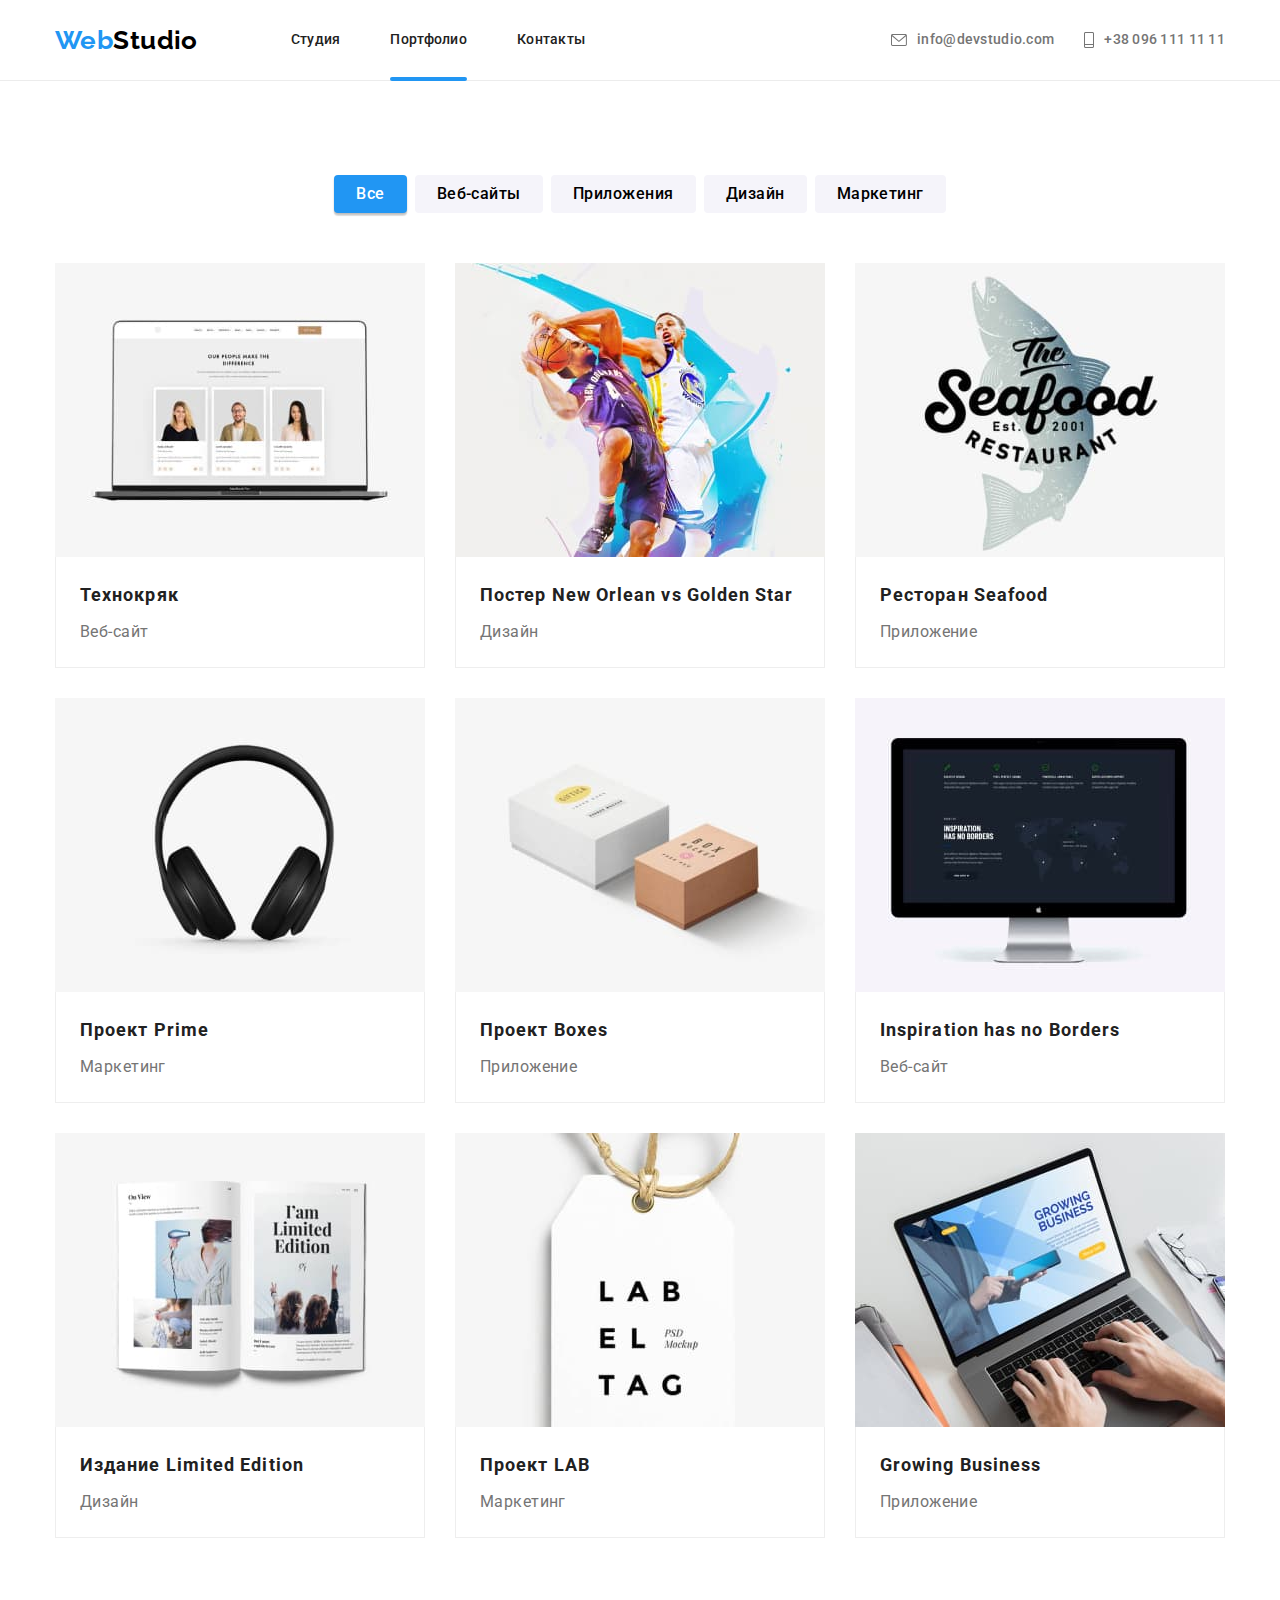
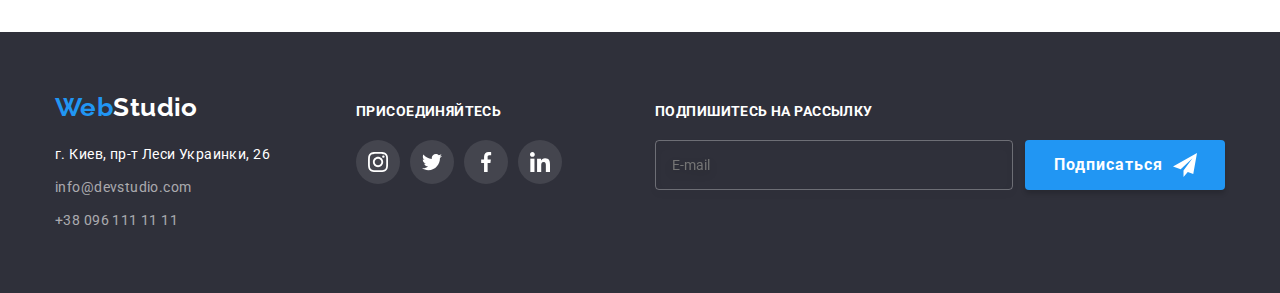
==== commit d8ff8851: "Updated css" ====
--- a/portfolio.html
+++ b/portfolio.html
@@ -21,11 +21,11 @@
     <!--Header-->
     <header class="page-header">
       <div class="container page-header--display">
-        <a href="./index.html" class="page-header__logo link" lang="en">
+        <a href="./index.html" class="page-header__logo" lang="en">
           <span class="page-header__logo--accent">Web</span>Studio
         </a>
         <nav class="navigation">
-          <ul class="navigation__list list">
+          <ul class="navigation__list">
             <li class="navigation__item">
               <a href="./index.html" class="navigation__link">Студия</a>
             </li>
@@ -65,7 +65,7 @@
       <!--Portfolio-Filters-->
       <section class="projects">
         <div class="container">
-          <h1 class="projects__title visually-hidden">Наши проэкты</h1>
+          <h1 class="projects__title">Наши проэкты</h1>
           <ul class="filters list">
             <li class="filters__item">
               <button type="button" class="filters__btn filters__btn--current">
@@ -91,7 +91,7 @@
               <a href="./index.html" class="projects__link">
                 <div class="projects__wrapper-first">
                   <img
-                    class="projects__img"
+                    class="projects__icon"
                     src="./images/Technokryak.jpg"
                     alt="Технокряк"
                     width="370"
@@ -113,7 +113,7 @@
               <a href="./index.html" class="projects__link">
                 <div class="projects__wrapper-first">
                   <img
-                    class="projects__img"
+                    class="projects__icon"
                     src="./images/Poster.jpg"
                     alt="Постер New Orlean vs Golden Star"
                     width="370"
@@ -137,7 +137,7 @@
               <a href="./index.html" class="projects__link">
                 <div class="projects__wrapper-first">
                   <img
-                    class="projects__img"
+                    class="projects__icon"
                     src="./images/Seafood.jpg"
                     alt="Ресторан Seafood"
                     width="370"
@@ -159,7 +159,7 @@
               <a href="./index.html" class="projects__link">
                 <div class="projects__wrapper-first">
                   <img
-                    class="projects__img"
+                    class="projects__icon"
                     src="./images/Prime.jpg"
                     alt="Проект Prime"
                     width="370"
@@ -181,7 +181,7 @@
               <a href="./index.html" class="projects__link">
                 <div class="projects__wrapper-first">
                   <img
-                    class="projects__img"
+                    class="projects__icon"
                     src="./images/Boxes.jpg"
                     alt="Проект Boxes"
                     width="370"
@@ -203,7 +203,7 @@
               <a href="./index.html" class="projects__link">
                 <div class="projects__wrapper-first">
                   <img
-                    class="projects__img"
+                    class="projects__icon"
                     src="./images/Inspiration.jpg"
                     alt="Inspiration has no Borders"
                     width="370"
@@ -225,7 +225,7 @@
               <a href="./index.html" class="projects__link">
                 <div class="projects__wrapper-first">
                   <img
-                    class="projects__img"
+                    class="projects__icon"
                     src="./images/Limited_Edition.jpg"
                     alt="Издание Limited Edition"
                     width="370"
@@ -247,7 +247,7 @@
               <a href="./index.html" class="projects__link">
                 <div class="projects__wrapper-first">
                   <img
-                    class="projects__img"
+                    class="projects__icon"
                     src="./images/LAB.jpg"
                     alt="Проект LAB"
                     width="370"
@@ -269,7 +269,7 @@
               <a href="./index.html" class="projects__link">
                 <div class="projects__wrapper-first">
                   <img
-                    class="projects__img"
+                    class="projects__icon"
                     src="./images/Growing_Business.jpg"
                     alt="Growing Business"
                     width="370"
@@ -295,7 +295,7 @@
     <footer class="page-footer">
       <div class="container page-footer--display">
         <div class="page-footer--wrapper">
-          <a href="./index.html" class="page-footer__logo link" lang="en">
+          <a href="./index.html" class="page-footer__logo" lang="en">
             <span class="page-footer__logo--accent">Web</span>Studio
           </a>
           <address class="address">
@@ -319,30 +319,30 @@
         </div>
         <div class="follow">
           <p class="follow__title">присоединяйтесь</p>
-          <ul class="follow list">
+          <ul class="follow__list">
             <li class="follow__item">
-              <a href="https://www.instagram.com/" class="follow__link link">
+              <a href="https://www.instagram.com/" class="follow__link">
                 <svg class="follow__icon" width="20" height="20">
                   <use href="./images/icons.svg#icon-instagram"></use>
                 </svg>
               </a>
             </li>
             <li class="follow__item">
-              <a href="https://twitter.com/" class="follow__link link">
+              <a href="https://twitter.com/" class="follow__link">
                 <svg class="follow__icon" width="20" height="20">
                   <use href="./images/icons.svg#icon-twitter"></use>
                 </svg>
               </a>
             </li>
             <li class="follow__item">
-              <a href="https://www.facebook.com/" class="follow__link link">
+              <a href="https://www.facebook.com/" class="follow__link">
                 <svg class="follow__icon" width="20" height="20">
                   <use href="./images/icons.svg#icon-facebook"></use>
                 </svg>
               </a>
             </li>
             <li class="follow__item">
-              <a href="https://www.linkedin.com/" class="follow__link link">
+              <a href="https://www.linkedin.com/" class="follow__link">
                 <svg class="follow__icon" width="20" height="20">
                   <use href="./images/icons.svg#icon-linkedin"></use>
                 </svg>
--- a/css/styles.css
+++ b/css/styles.css
@@ -29,8 +29,7 @@
   letter-spacing: 0.03em;
 }
 
-.list {
-  list-style: none;
+ul {
   padding: 0;
   margin: 0;
 }
@@ -47,10 +46,8 @@
 
 img {
   display: block;
-}
-
-.link {
-  text-decoration: none;
+  max-width: 100%;
+  height: auto;
 }
 
 .container {
@@ -80,60 +77,57 @@
   padding-bottom: 94px;
 }
 
-/* ----------------------------logo-----------------------------*/
-.page-header__logo--accent,
-.page-footer__logo--accent,
-.page-header__logo,
-.page-footer__logo {
-  font-family: Raleway, sans-serif;
-  font-weight: 700;
-  font-size: 26px;
-  line-height: 1.19;
-}
-
-.page-header__logo--accent,
-.page-footer__logo--accent {
-  color: var(--accent-color);
-}
-
-.page-header__logo {
-  color: var(--logo-black-color);
-}
-
-.page-footer__logo {
-  display: inline-block;
-  color: var(--white-color);
-  margin-bottom: 20px;
-}
 /* ---------------------------header--------------------------- */
 .page-header {
   border-bottom: 1px solid var(--header-border-color);
 }
+
 .page-header--display {
   display: flex;
   align-items: center;
 }
 
+.page-header__logo {
+  font-family: Raleway, sans-serif;
+  font-weight: 700;
+  font-size: 26px;
+  line-height: 1.19;
+  color: var(--logo-black-color);
+  text-decoration: none;
+}
+
+.page-header__logo--accent {
+  color: var(--accent-color);
+}
+
+/* header-navigation */
 .navigation {
   margin-left: 93px;
 }
 
 .navigation__list {
   display: flex;
-}
-
-.navigation__list .navigation__item + .navigation__item {
-  margin-left: 50px;
-}
-
-.navigation__list .navigation__link.navigation__item--current {
+  font-weight: 500;
+  line-height: 1.14;
+  letter-spacing: 0.02em;
+  list-style: none;
+}
+
+.navigation__item {
+  position: relative;
+}
+
+.navigation__item:not(:last-child) {
+  margin-right: 50px;
+}
+
+.navigation__item--current {
   color: var(--accent-color);
-  position: relative;
-}
-
-.navigation__list .navigation__link.navigation__item--current::after {
+}
+
+.navigation__item--current::after {
+  content: '';
   display: block;
-  content: '';
   width: 100%;
   height: 4px;
   background-color: var(--accent-color);
@@ -142,47 +136,48 @@
   bottom: -1px;
 }
 
-.navigation__list .navigation__link {
+.navigation__link {
   color: var(--primary-text-color);
   display: block;
-  padding-top: 32px;
-  padding-bottom: 32px;
+  padding: 32px 0;
+  text-decoration: none;
   transition-property: color;
   transition-duration: 250ms;
   transition-timing-function: cubic-bezier(0.4, 0, 0.2, 1);
 }
 
+.navigation__link:hover,
+.navigation__link:focus {
+  color: var(--accent-color);
+}
+
+/* header-contacts */
 .contacts {
   display: flex;
   margin-left: auto;
-}
-
-.contacts__item + .contacts__item {
-  margin-left: 50px;
-}
-
-.contacts .contacts__link {
-  color: var(--secondary-text-color);
-  padding-top: 32px;
-  padding-bottom: 32px;
-  transition-property: color;
-  transition-duration: 250ms;
-  transition-timing-function: cubic-bezier(0.4, 0, 0.2, 1);
-}
-
-.navigation__list .contacts__link,
-.contacts .contacts__link {
   font-weight: 500;
   line-height: 1.14;
   letter-spacing: 0.02em;
-}
-
-.navigation__list .navigation__link:hover,
-.navigation__list .navigation__link:focus,
-.contacts .contacts__link:hover,
-.contacts .contacts__link:focus,
-.address__list .contacts__link:hover,
-.address__list .contacts__link:focus {
+  list-style: none;
+}
+
+.contacts__item:not(:first-child) {
+  margin-left: 30px;
+}
+
+.contacts__link {
+  display: flex;
+  align-items: center;
+  color: var(--secondary-text-color);
+  padding: 32px 0;
+  text-decoration: none;
+  transition-property: color;
+  transition-duration: 250ms;
+  transition-timing-function: cubic-bezier(0.4, 0, 0.2, 1);
+}
+
+.contacts__link:hover,
+.contacts__link:focus {
   color: var(--accent-color);
 }
 
@@ -190,50 +185,73 @@
   margin-right: 10px;
   fill: currentColor;
 }
-.contacts .contacts__item .contacts__link {
-  display: flex;
-  align-items: center;
-}
 
 /* --------------------------footer---------------------------- */
 
 .page-footer {
+  color: var(--white-color);
   background-color: var(--tertiary-bg-color);
-  padding-top: 60px;
-  padding-bottom: 60px;
+  padding: 60px 0px;
+}
+
+.page-footer--display {
+  display: flex;
+  align-items: baseline;
 }
 
 .page-footer--wrapper {
   width: 231px;
 }
 
+.page-footer__logo {
+  font-family: Raleway, sans-serif;
+  font-weight: 700;
+  font-size: 26px;
+  line-height: 1.19;
+  text-decoration: none;
+  display: inline-block;
+  color: var(--white-color);
+  margin-bottom: 20px;
+  display: block;
+}
+
+.page-footer__logo--accent {
+  color: var(--accent-color);
+}
+
+/* footer-address */
 .address {
   font-style: normal;
   line-height: 1.71;
 }
 
 .address__text {
-  color: var(--white-color);
   margin-top: 0;
   margin-bottom: 9px;
 }
 
-.address__item {
+.address__list {
+  list-style: none;
+}
+
+.address__item:not(:last-child) {
   margin-bottom: 9px;
 }
 
-.address__list .address__link {
+.address__link {
   color: var(--footer-text-color);
+  text-decoration: none;
   transition-property: color;
   transition-duration: 250ms;
   transition-timing-function: cubic-bezier(0.4, 0, 0.2, 1);
 }
 
-.page-footer--display {
-  display: flex;
-  align-items: baseline;
-}
-
+.address__link:hover,
+.address__link:focus {
+  color: var(--accent-color);
+}
+
+/* footer-follow */
 .follow {
   margin-left: 70px;
 }
@@ -242,15 +260,47 @@
   font-weight: 700;
   line-height: 1.14;
   text-transform: uppercase;
-  color: var(--white-color);
   margin-bottom: 20px;
 }
 
-.subscription__form {
-  display: flex;
-  flex-direction: column;
-}
-
+.follow__list {
+  display: flex;
+  list-style: none;
+}
+
+.follow__item {
+  width: 44px;
+  height: 44px;
+}
+
+.follow__item:not(:first-child) {
+  margin-left: 10px;
+}
+
+.follow__link {
+  width: 100%;
+  height: 100%;
+  display: flex;
+  text-decoration: none;
+  align-items: center;
+  justify-content: center;
+  background-color: rgba(255, 255, 255, 0.1);
+  border-radius: 50%;
+  transition-property: background-color;
+  transition-duration: 250ms;
+  transition-timing-function: cubic-bezier(0.4, 0, 0.2, 1);
+}
+
+.follow__link:hover,
+.follow__link:focus {
+  background-color: var(--accent-color);
+}
+
+.follow__icon {
+  fill: var(--white-color);
+}
+
+/* footer-subscription */
 .subscription {
   margin-left: 93px;
 }
@@ -260,7 +310,6 @@
   line-height: 1.14;
   text-transform: uppercase;
   display: block;
-  color: var(--white-color);
   margin-bottom: 20px;
 }
 
@@ -287,7 +336,6 @@
   padding: 10px 28px 10px 29px;
   display: flex;
   align-items: center;
-  font-style: normal;
   font-weight: 700;
   font-size: 16px;
   line-height: 1.88;
@@ -301,38 +349,7 @@
 .subscription__icon {
   margin-left: 10px;
 }
-
-/* .subscription__btn:hover,
-.subscription__btn:focus {
-  background-color: var(--button-hover-color);
-} */
-/* .footer-soc-list {
-  display: flex;
-  justify-content: center;
-}
-
-.footer-soc-item + .footer-soc-item {
-  margin-left: 10px;
-}
-.footer-soc-link {
-  width: 44px;
-  height: 44px;
-  border-radius: 50%;
-  display: flex;
-  align-items: center;
-  justify-content: center;
-  background-color: rgba(255, 255, 255, 0.1);
-  filter: drop-shadow(0px 4px 4px rgba(0, 0, 0, 0.25));
-}
-.footer-soc-link:hover,
-.footer-soc-link:focus {
-  background-color: var(--accent-color);
-}
-
-.footer-soc-icon {
-  fill: var(--primary-bg-color);
-} */
-
+/* ------------------------------------------------------------ */
 /*                         Modal                                */
 .backdrop {
   position: fixed;
@@ -361,11 +378,8 @@
   top: 50%;
   left: 50%;
   transform: translate(-50%, -50%) scale(1);
-
   width: 528px;
-
   padding: 40px;
-
   background-color: var(--primary-bg-color);
   box-shadow: 0px 1px 3px rgba(0, 0, 0, 0.12), 0px 1px 1px rgba(0, 0, 0, 0.14),
     0px 2px 1px rgba(0, 0, 0, 0.2);
@@ -379,32 +393,26 @@
   position: absolute;
   top: 8px;
   right: 8px;
-
   width: 30px;
   height: 30px;
-
   display: flex;
   justify-content: center;
   align-items: center;
-
   background-color: var(--primary-bg-color);
   border-radius: 50%;
   border: 1px solid rgba(0, 0, 0, 0.1);
 }
 
-.modal__icon {
-  fill: var(--logo-black-color);
-}
-
-.modal__icon {
-  transition-property: fill;
-  transition-duration: 250ms;
-  transition-timing-function: cubic-bezier(0.4, 0, 0.2, 1);
-}
-
 .modal__btn:hover .modal__icon,
 .modal__btn:focus .modal__icon {
   fill: var(--button-hover-color);
+}
+
+.modal__icon {
+  fill: var(--logo-black-color);
+  transition-property: fill;
+  transition-duration: 250ms;
+  transition-timing-function: cubic-bezier(0.4, 0, 0.2, 1);
 }
 
 .modal__title {
@@ -413,7 +421,6 @@
   line-height: 1.15;
   text-align: center;
   color: var(--primary-text-color);
-
   margin-bottom: 12px;
 }
 
@@ -431,6 +438,10 @@
   flex-direction: column;
   position: relative;
   margin-bottom: 10px;
+}
+
+.field__wrapper--last {
+  margin-bottom: 20px;
 }
 
 .field__input {
@@ -445,26 +456,22 @@
   transition-timing-function: cubic-bezier(0.4, 0, 0.2, 1);
 }
 
+.field__input:focus {
+  border-color: var(--accent-color);
+}
+
+.field__input:focus + .field__icon {
+  fill: var(--accent-color);
+}
+
 .field__icon {
-  display: inline-block;
+  display: block;
   position: absolute;
   top: 11px;
   left: 12px;
   transition-property: fill;
   transition-duration: 250ms;
   transition-timing-function: cubic-bezier(0.4, 0, 0.2, 1);
-}
-
-.field__input:focus {
-  border-color: var(--accent-color);
-}
-
-.field__input:focus + .field__icon {
-  fill: var(--accent-color);
-}
-
-.field__comment:focus {
-  border-color: var(--accent-color);
 }
 
 .field__comment {
@@ -475,61 +482,20 @@
   border: 1px solid rgba(33, 33, 33, 0.2);
   border-radius: 4px;
   outline: none;
-}
-
-.field__wrapper.last {
-  margin-bottom: 20px;
+  transition-property: border-color;
+  transition-duration: 250ms;
+  transition-timing-function: cubic-bezier(0.4, 0, 0.2, 1);
+}
+
+.field__comment:focus {
+  border-color: var(--accent-color);
 }
 
 .field__comment::placeholder {
   font-size: 12px;
   line-height: 1.17;
   letter-spacing: 0.01em;
-
   color: rgba(117, 117, 117, 0.5);
-}
-
-.checkbox {
-  display: flex;
-  align-items: center;
-  justify-content: center;
-  margin-bottom: 30px;
-}
-
-.checkbox__label {
-  display: flex;
-  align-items: center;
-  justify-content: center;
-  cursor: pointer;
-}
-
-.checkbox__terms {
-  font-size: 14px;
-  line-height: 1.72;
-  color: var(--secondary-text-color);
-}
-
-.checkbox__link {
-  color: var(--accent-color);
-}
-
-.checkbox__input {
-  appearance: none;
-}
-
-.checkbox__icon {
-  margin-right: 8px;
-  border: 2px solid var(--primary-text-color);
-  border-radius: 4px;
-}
-
-.checkbox__input:checked + .checkbox__label .checkbox__icon {
-  background-color: var(--accent-color);
-  border: none;
-}
-
-.checkbox__input:focus + .checkbox__label .checkbox__icon {
-  border: 2px solid var(--accent-color);
 }
 
 .field__btn {
@@ -541,11 +507,9 @@
   cursor: pointer;
   color: var(--white-color);
   background-color: var(--accent-color);
-
   border-radius: 4px;
   box-shadow: 0px 4px 4px rgba(0, 0, 0, 0.15);
   border: none;
-
   padding: 10px 55px 10px 56px;
   min-width: 200px;
   display: flex;
@@ -555,11 +519,54 @@
   transition-duration: 250ms;
   transition-timing-function: cubic-bezier(0.4, 0, 0.2, 1);
 }
+
 .field__btn:hover,
 .field__btn:focus {
   background-color: var(--button-hover-color);
 }
 
+.checkbox {
+  display: flex;
+  align-items: center;
+  justify-content: center;
+  margin-bottom: 30px;
+}
+
+.checkbox__input {
+  appearance: none;
+}
+
+.checkbox__input:checked + .checkbox__label .checkbox__icon {
+  background-color: var(--accent-color);
+  border: none;
+}
+
+.checkbox__input:focus + .checkbox__label .checkbox__icon {
+  border: 2px solid var(--accent-color);
+}
+
+.checkbox__label {
+  display: flex;
+  align-items: center;
+  justify-content: center;
+  cursor: pointer;
+  font-size: 14px;
+  line-height: 1.72;
+}
+
+.checkbox__icon {
+  margin-right: 7px;
+  border: 2px solid var(--primary-text-color);
+  border-radius: 4px;
+}
+
+.checkbox__terms {
+  color: var(--secondary-text-color);
+}
+
+.checkbox__link {
+  color: var(--accent-color);
+}
 /* ------------------------------------------------------------ */
 /*                       Index Main                             */
 /* ------------------------------------------------------------ */
@@ -567,8 +574,18 @@
 .hero {
   text-align: center;
   background-color: var(--hero-bg-color);
-  padding-top: 200px;
-  padding-bottom: 200px;
+  padding: 200px 0px;
+  margin-left: auto;
+  margin-right: auto;
+  max-width: 1600px;
+  background-image: linear-gradient(
+      rgba(47, 48, 58, 0.4),
+      rgba(47, 48, 58, 0.4)
+    ),
+    url(../images/hero.jpg);
+  background-repeat: no-repeat;
+  background-position: center;
+  background-size: cover;
 }
 
 .hero__title {
@@ -599,9 +616,6 @@
   min-width: 200px;
   text-align: center;
   display: inline-block;
-}
-
-.hero__btn {
   transition-property: background-color;
   transition-duration: 250ms;
   transition-timing-function: cubic-bezier(0.4, 0, 0.2, 1);
@@ -611,51 +625,39 @@
 .hero__btn:focus {
   background-color: var(--button-hover-color);
 }
-
-.overlay {
-  max-width: 1600px;
-  height: 600px;
-  margin-left: auto;
-  margin-right: auto;
-  background-image: linear-gradient(
-      rgba(47, 48, 58, 0.4),
-      rgba(47, 48, 58, 0.4)
-    ),
-    url(../images/hero.jpg);
-  background-repeat: no-repeat;
-  background-position: center;
-  background-size: cover;
-}
 /* ------------------------------------------------------------ */
 /*                    Index-Section2-Features                   */
+.features {
+  padding-top: 94px;
+  padding-bottom: 94px;
+}
+
+.features__title {
+  position: absolute;
+  width: 1px;
+  height: 1px;
+  margin: -1px;
+  border: 0;
+  padding: 0;
+  white-space: nowrap;
+  clip-path: inset(100%);
+  clip: rect(0 0 0 0);
+  overflow: hidden;
+}
+
 .features__list {
   display: flex;
   flex-wrap: wrap;
   justify-content: center;
-}
-
-.features__list .features__item {
+  list-style: none;
+}
+
+.features__item {
   width: 270px;
 }
 
-.features__list .features__item + .features__item {
+.features__item:not(:first-child) {
   margin-left: 30px;
-}
-
-.features__list .features__subtitle {
-  font-weight: 700;
-  line-height: 1.14;
-  font-size: 14px;
-  text-transform: uppercase;
-  margin-top: 0;
-  margin-bottom: 10px;
-}
-
-.features__list .features__text {
-  color: var(--secondary-text-color);
-  line-height: 1.71;
-  margin-top: 0;
-  margin-bottom: 0;
 }
 
 .features__wrapper {
@@ -669,57 +671,25 @@
   margin-bottom: 30px;
 }
 
-/* .features__list .item::before {
-  display: block;
-  content: '';
-  height: 120px;
-  background-color: var(--secondary-bg-color);
-  background-repeat: no-repeat;
-  background-position: center;
-} */
-/* .features__list .item:nth-child(1):before {
-  background-image: url(../images/antenna.svg);
-}
-.features__list .item:nth-child(2):before {
-  background-image: url(../images/clock.svg);
-}
-.features__list .item:nth-child(3):before {
-  background-image: url(../images/diagram.svg);
-}
-.features__list .item:nth-child(4):before {
-  background-image: url(../images/astronaut.svg);
-} */
-/* .features__list .antenna::before {
-  background-image: url(../images/antenna.svg);
-}
-.features__list .clock::before {
-  background-image: url(../images/clock.svg);
-}
-
-.features__list .diagramm::before {
-  background-image: url(../images/diagram.svg);
-}
-
-.features__list .astronaut::before {
-  background-image: url(../images/astronaut.svg);
-} */
+.features__subtitle {
+  font-weight: 700;
+  line-height: 1.14;
+  font-size: 14px;
+  text-transform: uppercase;
+  margin-bottom: 10px;
+}
+
+.features__text {
+  color: var(--secondary-text-color);
+  line-height: 1.71;
+
+  text-align: left;
+}
 /* ------------------------------------------------------------ */
 /*                      Index-Section3-Work                     */
 .work {
   padding-top: 0;
-}
-
-.work__list {
-  display: flex;
-}
-
-.work__list .work__item {
-  width: calc((100% - 60px) / 3);
-  position: relative;
-}
-
-.work__list .work__item + .work__item {
-  margin-left: 30px;
+  padding-bottom: 94px;
 }
 
 .work__title {
@@ -728,8 +698,18 @@
   font-size: 36px;
   line-height: 1.17;
   text-align: center;
-  margin-top: 0;
   margin-bottom: 50px;
+}
+
+.work__list {
+  display: flex;
+  justify-content: space-between;
+  list-style: none;
+}
+
+.work__item {
+  display: inline-block;
+  position: relative;
 }
 
 .work__text {
@@ -748,21 +728,8 @@
 /*                      Index-Section4-Team                     */
 .team {
   background-color: var(--secondary-bg-color);
-}
-.team__list {
-  display: flex;
-}
-
-.team__list .team__item {
-  width: 270px;
-  border-radius: 0px 0px 4px 4px;
-  overflow: hidden;
-  box-shadow: 0px 1px 3px rgba(0, 0, 0, 0.12), 0px 1px 1px rgba(0, 0, 0, 0.14),
-    0px 2px 1px rgba(0, 0, 0, 0.2);
-}
-
-.team__list .team__item + .team__item {
-  margin-left: 30px;
+  padding-top: 94px;
+  padding-bottom: 94px;
 }
 
 .team__title {
@@ -771,45 +738,63 @@
   font-size: 36px;
   line-height: 1.17;
   text-align: center;
-  margin-top: 0;
   margin-bottom: 50px;
+}
+
+.team__list {
+  display: flex;
+  justify-content: space-between;
+  list-style: none;
+}
+
+.team__item {
+  width: 270px;
+  background-color: var(--primary-bg-color);
+  border-radius: 0px 0px 4px 4px;
+  box-shadow: 0px 1px 3px rgba(0, 0, 0, 0.12), 0px 1px 1px rgba(0, 0, 0, 0.14),
+    0px 2px 1px rgba(0, 0, 0, 0.2);
+}
+
+.team__wrapper {
+  text-align: center;
+  padding: 30px;
+  padding-bottom: 30px;
 }
 
 .team__subtitle {
   font-weight: 500;
+  font-size: 16px;
+  line-height: 1.19;
   margin-bottom: 10px;
 }
 
 .team__text {
   color: var(--secondary-text-color);
-  margin-bottom: 16px;
-}
-
-.team__subtitle,
-.team__text {
   font-size: 16px;
   line-height: 1.19;
-}
-
-.team__wrapper {
-  text-align: center;
-  padding-top: 30px;
-  padding-bottom: 30px;
-  background-color: var(--primary-bg-color);
+  margin-bottom: 16px;
 }
 
 .social {
   display: flex;
   justify-content: center;
-}
-
-.social__item + .social__item {
-  margin-left: 10px;
-}
-.social__link {
+  list-style: none;
+}
+
+.social__item {
   width: 44px;
   height: 44px;
+}
+
+.social__item:not(:first-child) {
+  margin-left: 10px;
+}
+
+.social__link {
+  width: 100%;
+  height: 100%;
   border-radius: 50%;
+  text-decoration: none;
   display: flex;
   align-items: center;
   justify-content: center;
@@ -817,20 +802,14 @@
   transition-duration: 250ms;
   transition-timing-function: cubic-bezier(0.4, 0, 0.2, 1);
 }
-.footer .social__link {
-  background-color: rgba(255, 255, 255, 0.1);
-}
-.footer-social__icon {
-  fill: white;
-}
+
 .social__link:hover,
 .social__link:focus {
   background-color: var(--accent-color);
 }
+
 .social__icon {
   fill: var(--icon-color);
-}
-.social__icon {
   transition-property: fill;
   transition-duration: 250ms;
   transition-timing-function: cubic-bezier(0.4, 0, 0.2, 1);
@@ -842,6 +821,11 @@
 }
 /* ------------------------------------------------------------ */
 /*                     Index-Section5-Clients                   */
+.clients {
+  padding-top: 94px;
+  padding-bottom: 94px;
+}
+
 .clients__title {
   font-weight: 700;
   font-size: 36px;
@@ -850,57 +834,86 @@
   color: var(--primary-text-color);
   margin-bottom: 50px;
 }
+
+.clients__list {
+  display: flex;
+  justify-content: center;
+  align-items: center;
+  list-style: none;
+}
+
+.clients__item {
+  width: 170px;
+  height: 92px;
+}
+
+.clients__item:not(:first-child) {
+  margin-left: 30px;
+}
+
 .clients__link {
   width: 100%;
-  height: 92px;
+  height: 100%;
+  text-decoration: none;
   display: flex;
   justify-content: center;
   align-items: center;
   border: 1px solid var(--icon-color);
   border-radius: 4px;
-}
-
-.clients__list {
-  display: flex;
-  justify-content: center;
-  align-items: center;
-}
-.clients__item {
-  width: 170px;
-}
-.clients__link {
   transition-property: border-color;
   transition-duration: 250ms;
   transition-timing-function: cubic-bezier(0.4, 0, 0.2, 1);
 }
-.clients__icon {
-  transition-property: fill;
-  transition-duration: 250ms;
-  transition-timing-function: cubic-bezier(0.4, 0, 0.2, 1);
-}
-
-.clients__item + .clients__item {
-  margin-left: 30px;
+
+.clients__link:hover,
+.clients__link:focus {
+  border-color: var(--accent-color);
 }
 
 .clients__icon {
   fill: var(--icon-color);
-}
-
-.clients__link:hover,
-.clients__link:focus {
-  border: 1px solid var(--accent-color);
+  transition-property: fill;
+  transition-duration: 250ms;
+  transition-timing-function: cubic-bezier(0.4, 0, 0.2, 1);
 }
 
 .clients__link:hover .clients__icon,
 .clients__link:focus .clients__icon {
   fill: var(--accent-color);
 }
-
 /* ------------------------------------------------------------ */
 /*                      Portfolio-Main                          */
 /* ------------------------------------------------------------ */
 /*                     Portfolio-Filters                        */
+.projects {
+  padding-top: 94px;
+  padding-bottom: 94px;
+}
+
+.projects__title {
+  position: absolute;
+  width: 1px;
+  height: 1px;
+  margin: -1px;
+  border: 0;
+  padding: 0;
+  white-space: nowrap;
+  clip-path: inset(100%);
+  clip: rect(0 0 0 0);
+  overflow: hidden;
+}
+
+.filters {
+  margin-bottom: 50px;
+  display: flex;
+  justify-content: center;
+  list-style: none;
+}
+
+.filters__item:not(:first-child) {
+  margin-left: 8px;
+}
+
 .filters__btn {
   cursor: pointer;
   background-color: var(--secondary-bg-color);
@@ -911,7 +924,7 @@
   border: none;
   border-radius: 4px;
   padding: 6px 22px;
-  display: inline-block;
+  display: block;
   text-align: center;
   transition-property: background-color, color, box-shadow;
   transition-duration: 250ms;
@@ -926,54 +939,57 @@
   box-shadow: 0px 3px 1px rgba(0, 0, 0, 0.1), 0px 1px 2px rgba(0, 0, 0, 0.08),
     0px 2px 2px rgba(0, 0, 0, 0.12);
 }
-
-.filters {
-  margin-bottom: 50px;
+/* ------------------------------------------------------------ */
+/*                   Portfolio-Projects                         */
+.projects__list {
   display: flex;
   flex-wrap: wrap;
-  justify-content: center;
-}
-.filters .filters__item + .filters__item {
-  margin-left: 8px;
-}
-
-/* ------------------------------------------------------------ */
-/*                   Portfolio-Projects                         */
-.projects {
-  padding-top: 94px;
-  padding-bottom: 94px;
-}
-.projects__list {
-  display: flex;
-  flex-wrap: wrap;
-}
-
-.projects__subtitle {
-  margin-bottom: 4px;
-}
-.projects__list .projects__item {
-  width: calc((100% - 60px) / 3);
-  margin-right: 30px;
+  list-style: none;
+}
+
+.projects__item {
   margin-bottom: 30px;
-}
-
-.projects__list .projects__item .link {
+  margin-left: 30px;
+  transition-property: box-shadow;
+  transition-duration: 250ms;
+  transition-timing-function: cubic-bezier(0.4, 0, 0.2, 1);
+}
+
+.projects__item:nth-last-child(-n + 3) {
+  margin-bottom: 0px;
+}
+
+.projects__item:nth-child(3n + 1) {
+  margin-left: 0px;
+}
+
+.projects__link {
   display: block;
-  transition-property: box-shadow;
-  transition-duration: 250ms;
-  transition-timing-function: cubic-bezier(0.4, 0, 0.2, 1);
-}
-.projects__list .projects__item .link:hover,
-.projects__list .projects__item .link:focus {
+  width: 100%;
+  height: 100%;
+  text-decoration: none;
+}
+
+.projects__link:hover,
+.projects__link:focus {
   box-shadow: 0px 1px 1px rgba(0, 0, 0, 0.12), 0px 4px 4px rgba(0, 0, 0, 0.06),
     1px 4px 6px rgba(0, 0, 0, 0.16);
+}
+
+.projects__link:hover .projects__overlay,
+.projects__link:focus .projects__overlay {
+  transform: translateY(0);
+}
+
+.projects__wrapper-first {
+  position: relative;
+  overflow: hidden;
 }
 
 .projects__overlay {
   position: absolute;
   top: 0;
   left: 0;
-  height: 100%;
   background: rgba(33, 150, 243, 0.9);
   color: var(--white-color);
   font-size: 18px;
@@ -984,40 +1000,25 @@
   transition-duration: 250ms;
   transition-timing-function: cubic-bezier(0.4, 0, 0.2, 1);
 }
-.projects__list .item:hover .projects__overlay,
-.projects__list .item:focus .projects__overlay {
-  transform: translateY(0);
-}
-.projects__wrapper-first {
-  position: relative;
-  overflow: hidden;
-}
+
 .projects__wrapper-second {
   border: 1px solid var(--projects-border-color);
   border-top: none;
   padding: 20px 24px;
 }
 
-.projects__list .projects__item:nth-last-child(-n + 3) {
-  margin-bottom: 0;
-}
-
-.projects__list .projects__item:nth-child(3n) {
-  margin-right: 0;
-}
-
-.projects__list .projects__subtitle {
+.projects__subtitle {
   color: var(--primary-text-color);
   font-weight: 700;
   font-size: 18px;
   line-height: 2;
   letter-spacing: 0.06em;
-}
-
-.projects__list .projects__text {
+  margin-bottom: 4px;
+}
+
+.projects__text {
   color: var(--secondary-text-color);
   font-size: 16px;
   line-height: 1.88;
 }
-
-/* ------------------------------------------------------------ */
+/* ------------------------------------------------------------ */
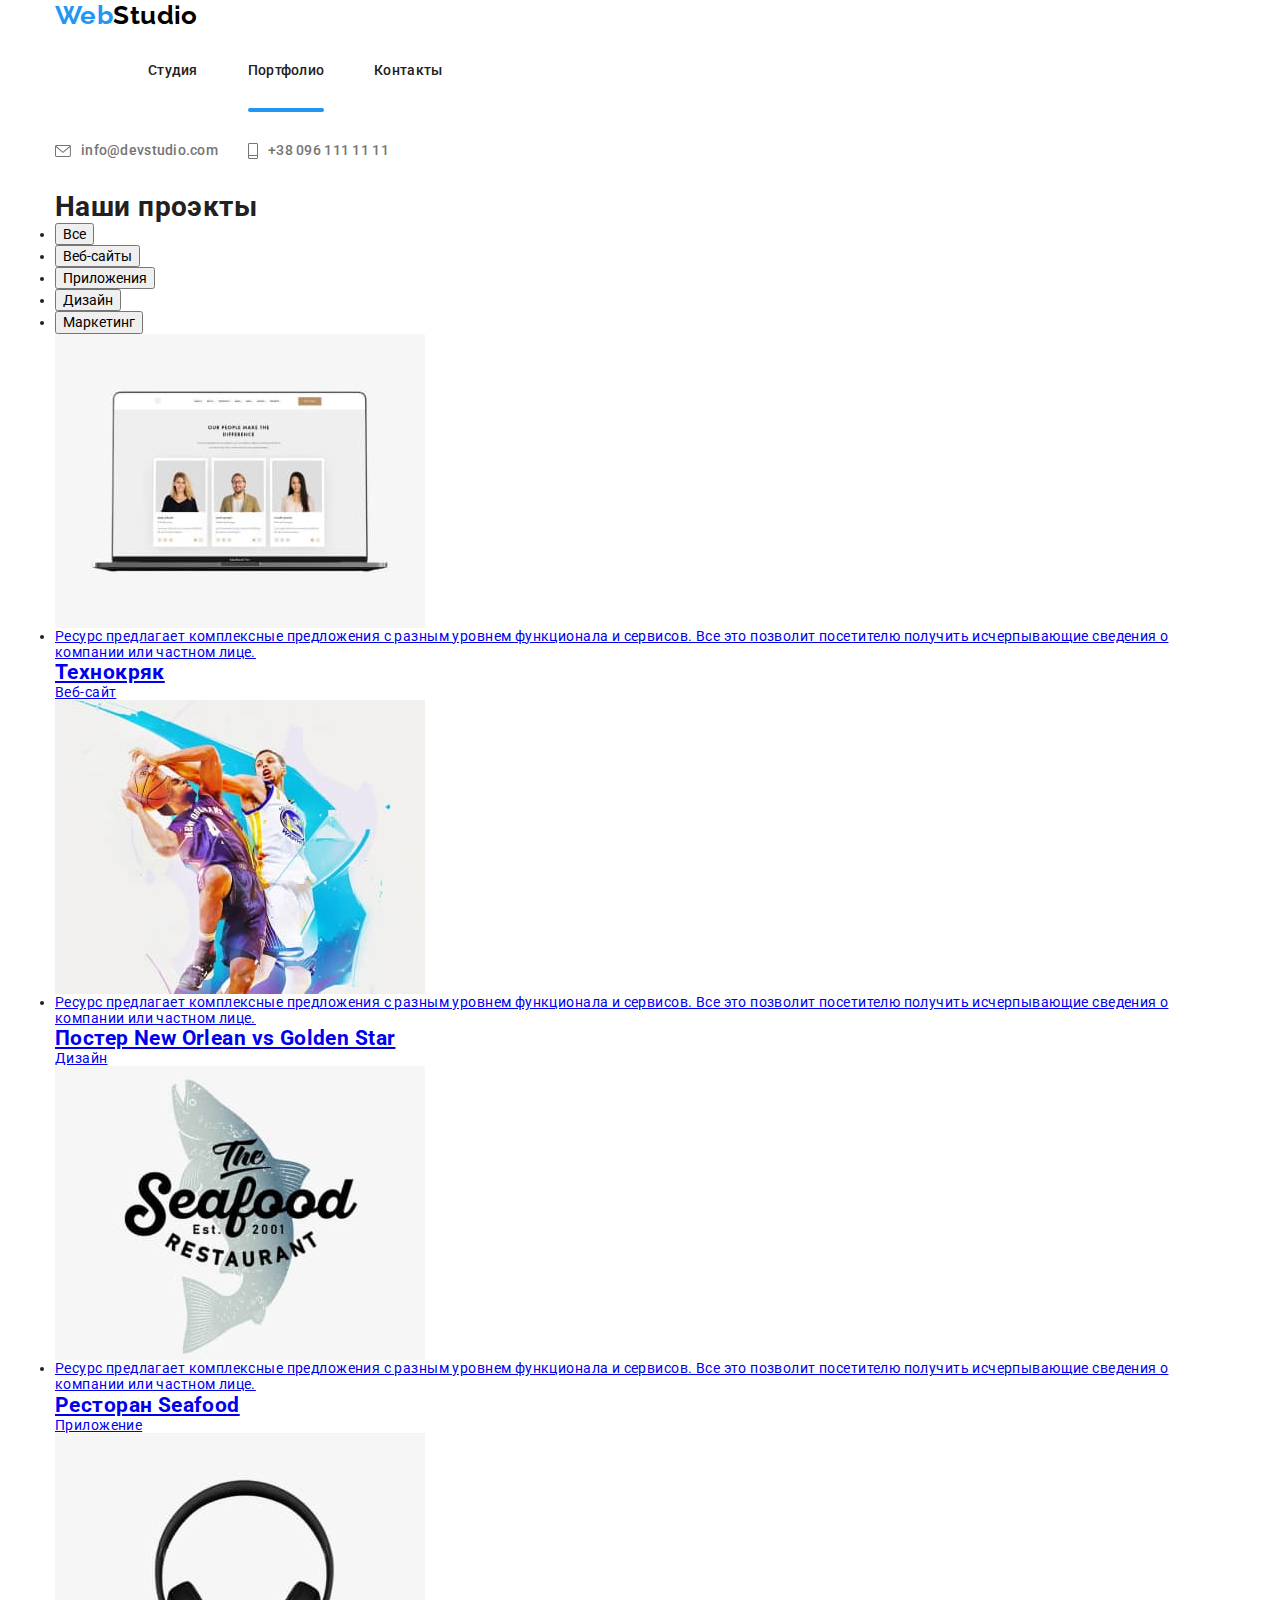
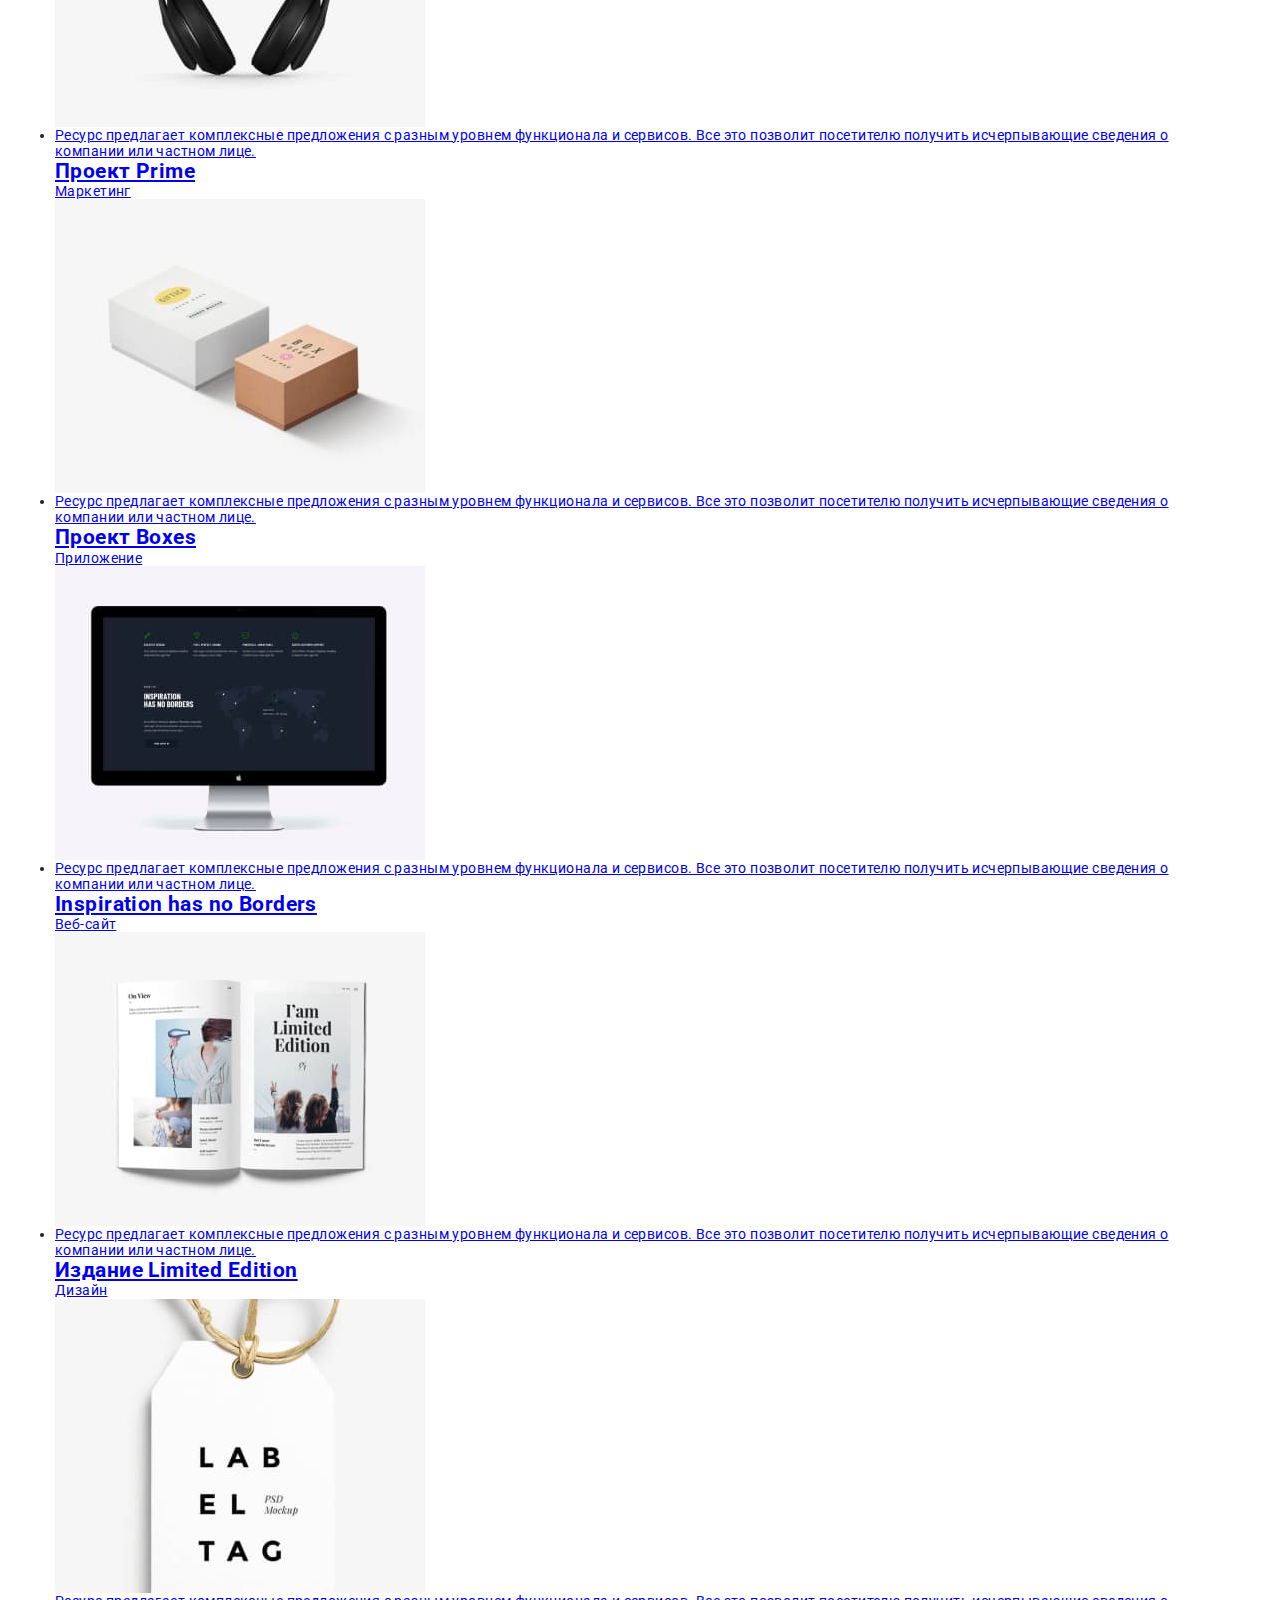
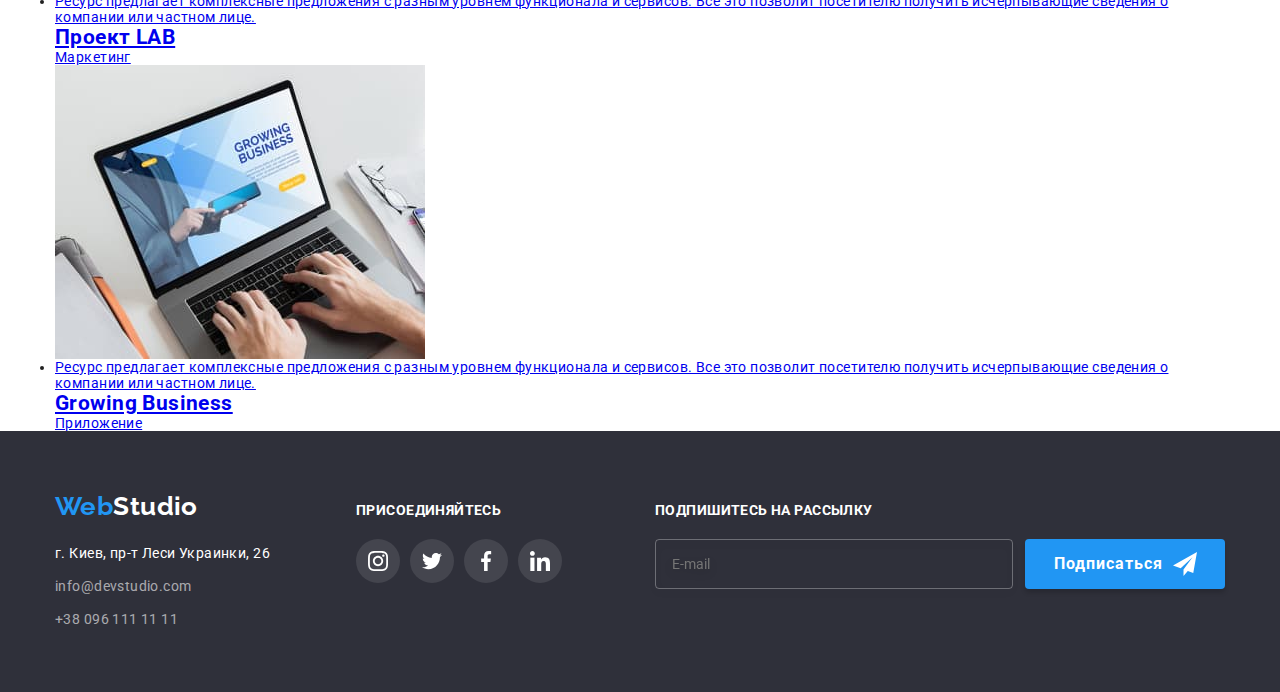
==== commit 6fb7c626: "sass part 1" ====
--- a/portfolio.html
+++ b/portfolio.html
@@ -15,7 +15,7 @@
       rel="stylesheet"
       href="https://cdnjs.cloudflare.com/ajax/libs/modern-normalize/1.1.0/modern-normalize.min.css"
     />
-    <link rel="stylesheet" href="./css/styles.css" />
+    <link rel="stylesheet" href="css/main.min.css" />
   </head>
   <body>
     <!--Header-->
--- a/css/main.min.css
+++ b/css/main.min.css
@@ -0,0 +1 @@
+body{color:#212121;background-color:#fff;font-family:"Roboto",sans-serif;font-size:14px;letter-spacing:.03em}ul,p,h1,h2,h3,h4,h5,h6{padding:0;margin:0}img{display:block;max-width:100%;height:auto}.container{width:1200px;margin-right:auto;margin-left:auto;padding-left:15px;padding-right:15px}page-header{border-bottom:1px solid #ececec}page-header--display{display:flex;align-items:center}.page-header__logo{font-family:"Raleway",sans-serif;font-weight:700;font-size:26px;line-height:1.19;color:#000;text-decoration:none}.page-header__logo--accent{color:#2196f3}.navigation{margin-left:93px}.navigation__list{display:flex;font-weight:500;line-height:1.14;letter-spacing:.02em;list-style:none}.navigation__item{position:relative}.navigation__item:not(:last-child){margin-right:50px}.navigation__item--current{color:#2196f3}.navigation__item--current::after{content:"";display:block;width:100%;height:4px;background-color:#2196f3;border-radius:2px;position:absolute;bottom:-1px}.navigation__link{color:#212121;display:block;padding:32px 0;text-decoration:none;transition-property:color;transition-duration:250ms;transition-timing-function:cubic-bezier(0.4, 0, 0.2, 1)}.navigation__link:hover,.navigation__link:focus{color:#2196f3}.contacts{display:flex;margin-left:auto;font-weight:500;line-height:1.14;letter-spacing:.02em;list-style:none}.contacts__item:not(:first-child){margin-left:30px}.contacts__link{display:flex;align-items:center;color:#757575;padding:32px 0;text-decoration:none;transition-property:color;transition-duration:250ms;transition-timing-function:cubic-bezier(0.4, 0, 0.2, 1)}.contacts__link:hover,.contacts__link:focus{color:#2196f3}.contacts__icon{margin-right:10px;fill:currentColor}.page-footer{color:#fff;background-color:#2f303a;padding:60px 0px}.page-footer--display{display:flex;align-items:baseline}.page-footer--wrapper{width:231px}.page-footer__logo{font-family:"Raleway",sans-serif;font-weight:700;font-size:26px;line-height:1.19;text-decoration:none;display:inline-block;color:#fff;margin-bottom:20px;display:block}.page-footer__logo--accent{color:#2196f3}.address{font-style:normal;line-height:1.71}.address__text{margin-bottom:9px}.address__list{list-style:none}.address__item:not(:last-child){margin-bottom:9px}.address__link{color:rgba(255,255,255,.6);text-decoration:none;transition-property:color;transition-duration:250ms;transition-timing-function:cubic-bezier(0.4, 0, 0.2, 1)}.address__link:hover,.address__link:focus{color:#2196f3}.follow{margin-left:70px}.follow__title{font-weight:700;line-height:1.14;text-transform:uppercase;margin-bottom:20px}.follow__list{display:flex;list-style:none}.follow__item{width:44px;height:44px}.follow__item:not(:first-child){margin-left:10px}.follow__link{width:100%;height:100%;display:flex;text-decoration:none;align-items:center;justify-content:center;background-color:rgba(255,255,255,.1);border-radius:50%;transition-property:background-color;transition-duration:250ms;transition-timing-function:cubic-bezier(0.4, 0, 0.2, 1)}.follow__link:hover,.follow__link:focus{background-color:#2196f3}.follow__icon{fill:#fff}.subscription{margin-left:93px}.subscription__title{font-weight:700;line-height:1.14;text-transform:uppercase;display:block;margin-bottom:20px}.subscription__wrapper{display:flex}.subscription__input{border:1px solid rgba(255,255,255,.3);filter:drop-shadow(0px 4px 4px rgba(0, 0, 0, 0.15));border-radius:4px;background-color:rgba(0,0,0,0);padding:15px 0 15px 16px;width:358px;color:#fff;outline:none}.subscription__btn{background:#2196f3;box-shadow:0px 4px 4px rgba(0,0,0,.15);border-radius:4px;border:none;padding:10px 28px 10px 29px;display:flex;align-items:center;font-weight:700;font-size:16px;line-height:1.88;text-align:center;letter-spacing:.06em;color:#fff;margin-left:12px;cursor:pointer}.subscription__icon{margin-left:10px}.hero{text-align:center;background-color:#c4c4c4;padding:200px 0px;margin-left:auto;margin-right:auto;max-width:1600px;background-image:linear-gradient(rgba(47, 48, 58, 0.4), rgba(47, 48, 58, 0.4)),url(../images/hero.jpg);background-repeat:no-repeat;background-position:center;background-size:cover}.hero__title{width:696px;margin-right:auto;margin-left:auto;margin-bottom:30px;color:#fff;font-weight:900;font-size:44px;line-height:1.36;letter-spacing:.06em;text-transform:uppercase}.hero__btn{cursor:pointer;color:#fff;background-color:#2196f3;font-weight:700;font-size:16px;line-height:1.9;letter-spacing:.06em;border:none;border-radius:4px;padding:10px 32px;min-width:200px;text-align:center;display:inline-block;transition-property:background-color;transition-duration:250ms;transition-timing-function:cubic-bezier(0.4, 0, 0.2, 1)}.hero__btn:hover,.hero__btn:focus{background-color:#188ce8}.features{padding-top:94px;padding-bottom:94px}.features__title{position:absolute;width:1px;height:1px;margin:-1px;border:0;padding:0;white-space:nowrap;clip-path:inset(100%);clip:rect(0 0 0 0);overflow:hidden}.features__list{display:flex;flex-wrap:wrap;justify-content:center;list-style:none}.features__item{width:270px}.features__item:not(:first-child){margin-left:30px}.features__wrapper{display:flex;justify-content:center;width:270px;height:120px;background-color:#f5f4fa;border-radius:4px;align-items:center;margin-bottom:30px}.features__subtitle{font-weight:700;line-height:1.14;font-size:14px;text-transform:uppercase;margin-bottom:10px}.features__text{color:#757575;line-height:1.71;text-align:left}.work{padding-top:0;padding-bottom:94px}.work__title{color:#212121;font-weight:700;font-size:36px;line-height:1.17;text-align:center;margin-bottom:50px}.work__list{display:flex;justify-content:space-between;list-style:none}.work__item{display:inline-block;position:relative}.work__text{position:absolute;bottom:0;width:100%;background:rgba(47,48,58,.8);padding:27px 0;font-weight:700;line-height:1.14;text-align:center;text-transform:uppercase;color:#fff}.team{background-color:#f5f4fa;padding-top:94px;padding-bottom:94px}.team__title{color:#212121;font-weight:700;font-size:36px;line-height:1.17;text-align:center;margin-bottom:50px}.team__list{display:flex;justify-content:space-between;list-style:none}.team__item{width:270px;background-color:#fff;border-radius:0px 0px 4px 4px;box-shadow:0px 1px 3px rgba(0,0,0,.12),0px 1px 1px rgba(0,0,0,.14),0px 2px 1px rgba(0,0,0,.2)}.team__wrapper{text-align:center;padding:30px;padding-bottom:30px}.team__subtitle{font-weight:500;font-size:16px;line-height:1.19;margin-bottom:10px}.team__text{color:#757575;font-size:16px;line-height:1.19;margin-bottom:16px}.social{display:flex;justify-content:center;list-style:none}.social__item{width:44px;height:44px}.social__item:not(:first-child){margin-left:10px}.social__link{width:100%;height:100%;border-radius:50%;text-decoration:none;display:flex;align-items:center;justify-content:center;transition-property:background-color;transition-duration:250ms;transition-timing-function:cubic-bezier(0.4, 0, 0.2, 1)}.social__link:hover,.social__link:focus{background-color:#2196f3}.social__icon{fill:#afb1b8;transition-property:fill;transition-duration:250ms;transition-timing-function:cubic-bezier(0.4, 0, 0.2, 1)}.social__link:hover .social__icon,.social__link:focus .social__icon{fill:#fff}.clients{padding-top:94px;padding-bottom:94px}.clients__title{font-weight:700;font-size:36px;line-height:1.17;text-align:center;color:#212121;margin-bottom:50px}.clients__list{display:flex;justify-content:center;align-items:center;list-style:none}.clients__item{width:170px;height:92px}.clients__item:not(:first-child){margin-left:30px}.clients__link{width:100%;height:100%;text-decoration:none;display:flex;justify-content:center;align-items:center;border:1px solid #afb1b8;border-radius:4px;transition-property:border-color;transition-duration:250ms;transition-timing-function:cubic-bezier(0.4, 0, 0.2, 1)}.clients__link:hover,.clients__link:focus{border-color:#2196f3}.clients__icon{fill:#afb1b8;transition-property:fill;transition-duration:250ms;transition-timing-function:cubic-bezier(0.4, 0, 0.2, 1)}.clients__link:hover .clients__icon,.clients__link:focus .clients__icon{fill:#2196f3}.backdrop{position:fixed;top:0;left:0;width:100%;height:100%;background:rgba(0,0,0,.2);transition:visibility,opacity;transition-duration:250ms;transition-timing-function:cubic-bezier(0.4, 0, 0.2, 1)}.backdrop.is-hidden{opacity:0;pointer-events:none;visibility:hidden}.backdrop.is-hidden .modal{transform:translate(-50%, -50%) scale(0.1)}.modal{position:absolute;top:50%;left:50%;transform:translate(-50%, -50%) scale(1);width:528px;padding:40px;background-color:#fff;box-shadow:0px 1px 3px rgba(0,0,0,.12),0px 1px 1px rgba(0,0,0,.14),0px 2px 1px rgba(0,0,0,.2);border-radius:4px;transition-property:transform;transition-duration:250ms;transition-timing-function:cubic-bezier(0.4, 0, 0.2, 1)}.modal__btn{position:absolute;top:8px;right:8px;width:30px;height:30px;display:flex;justify-content:center;align-items:center;background-color:#fff;border-radius:50%;border:1px solid rgba(0,0,0,.1)}.modal__btn:hover .modal__icon,.modal__btn:focus .modal__icon{fill:#188ce8}.modal__icon{fill:#000;transition-property:fill;transition-duration:250ms;transition-timing-function:cubic-bezier(0.4, 0, 0.2, 1)}.modal__title{font-weight:700;font-size:20px;line-height:1.15;text-align:center;color:#212121;margin-bottom:12px}.field__label{margin-bottom:4px;font-size:12px;line-height:1.17;letter-spacing:.01em;display:block;color:#757575}.field__wrapper{display:flex;flex-direction:column;position:relative;margin-bottom:10px}.field__wrapper--last{margin-bottom:20px}.field__input{height:40px;width:100%;padding-left:42px;border:1px solid rgba(33,33,33,.2);border-radius:4px;outline:none;transition-property:border-color;transition-duration:250ms;transition-timing-function:cubic-bezier(0.4, 0, 0.2, 1)}.field__input:focus{border-color:#2196f3}.field__input:focus+.field__icon{fill:#2196f3}.field__icon{display:block;position:absolute;top:11px;left:12px;transition-property:fill;transition-duration:250ms;transition-timing-function:cubic-bezier(0.4, 0, 0.2, 1)}.field__comment{width:100%;height:120px;resize:none;padding:12px 16px;border:1px solid rgba(33,33,33,.2);border-radius:4px;outline:none;transition-property:border-color;transition-duration:250ms;transition-timing-function:cubic-bezier(0.4, 0, 0.2, 1)}.field__comment:focus{border-color:#2196f3}.field__comment::placeholder{font-size:12px;line-height:1.17;letter-spacing:.01em;color:rgba(117,117,117,.5)}.field__btn{font-weight:700;font-size:16px;line-height:1.875;text-align:center;letter-spacing:.06em;cursor:pointer;color:#fff;background-color:#2196f3;border-radius:4px;box-shadow:0px 4px 4px rgba(0,0,0,.15);border:none;padding:10px 55px 10px 56px;min-width:200px;display:flex;margin-left:auto;margin-right:auto;transition-property:background-color;transition-duration:250ms;transition-timing-function:cubic-bezier(0.4, 0, 0.2, 1)}.field__btn:hover,.field__btn:focus{background-color:#188ce8}.checkbox{display:flex;align-items:center;justify-content:center;margin-bottom:30px}.checkbox__input{appearance:none}.checkbox__input:checked+.checkbox__label .checkbox__icon{background-color:#2196f3;border:none}.checkbox__input:focus+.checkbox__label .checkbox__icon{border:2px solid #2196f3}.checkbox__label{display:flex;align-items:center;justify-content:center;cursor:pointer;font-size:14px;line-height:1.72}.checkbox__icon{margin-right:7px;border:2px solid #212121;border-radius:4px}.checkbox__terms{color:#757575}.checkbox__link{color:#2196f3}/*# sourceMappingURL=main.min.css.map */